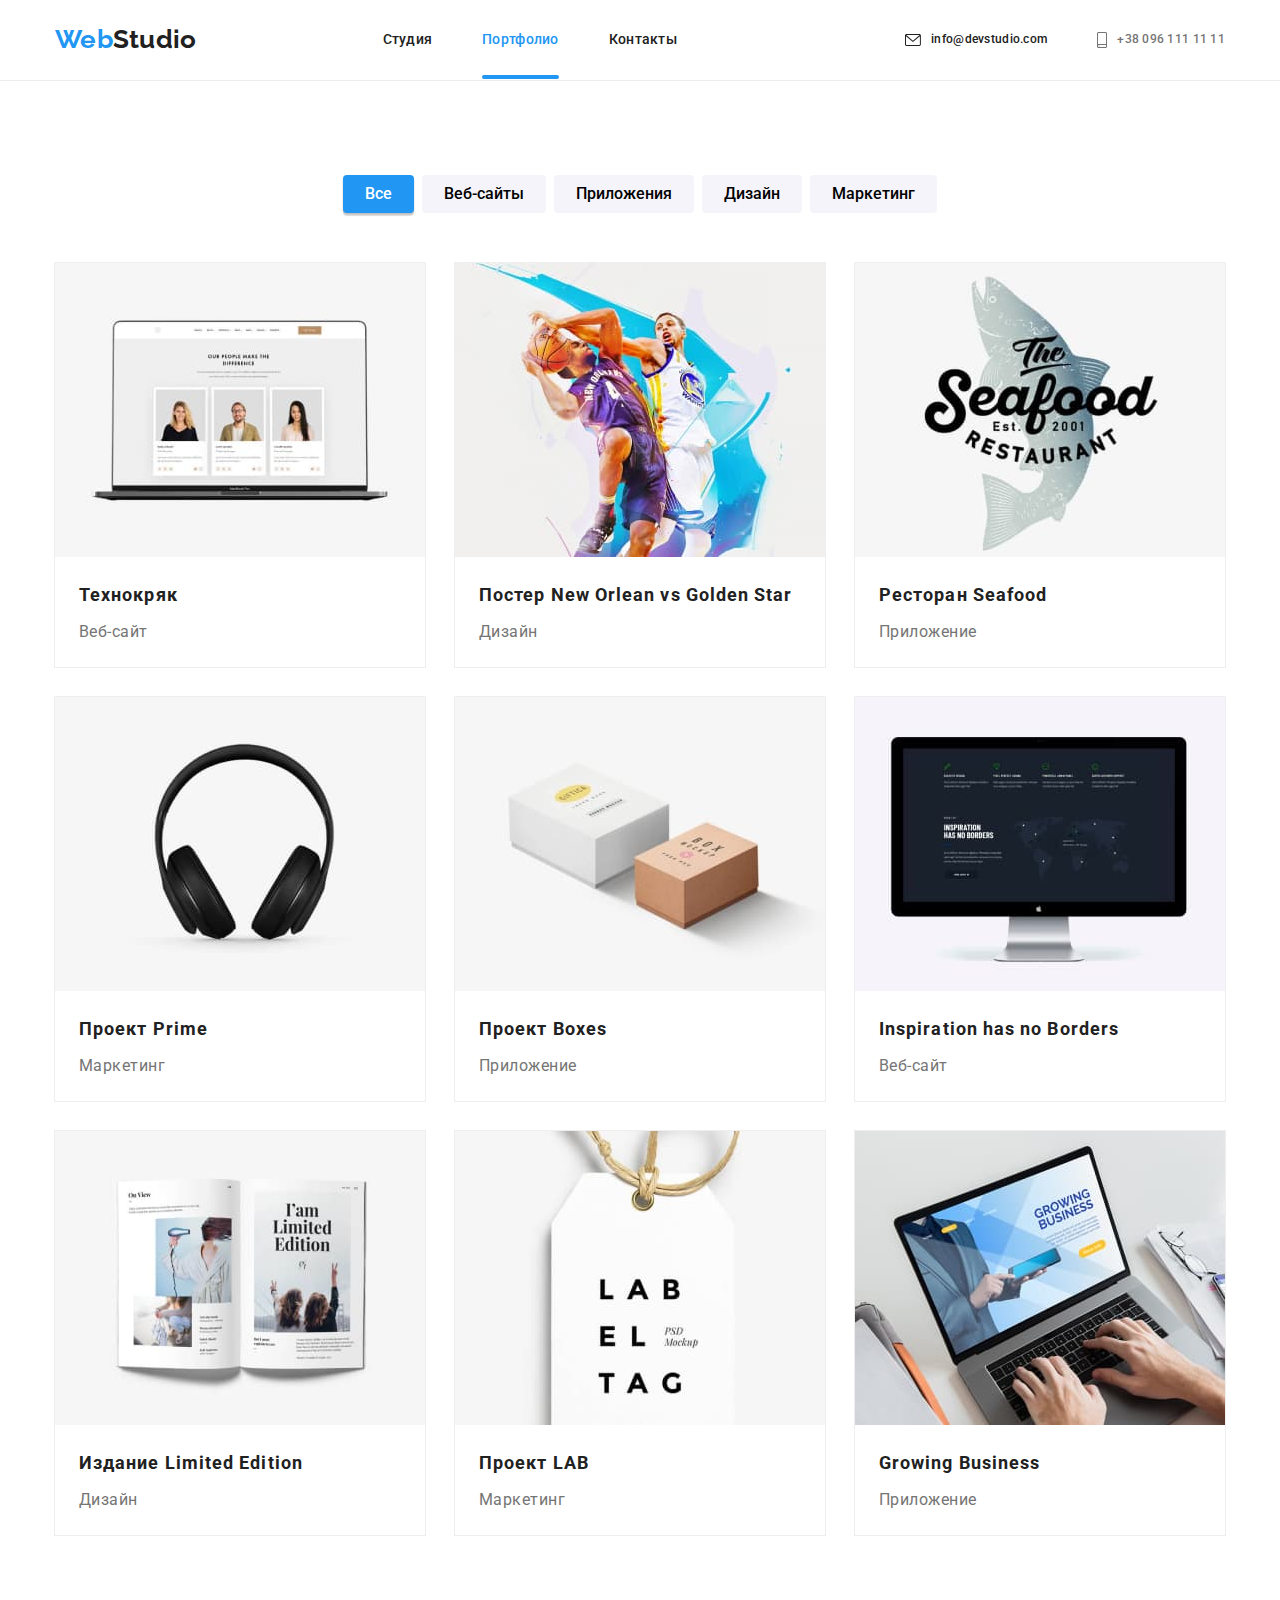
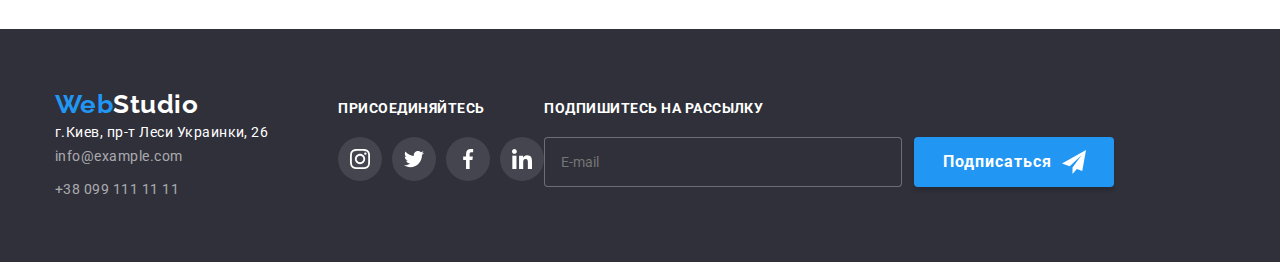
==== portfolio.html @ 21dc1bc6 "maby done" ====
<!DOCTYPE html>
<html lang="ru">
<head>
    <meta charset="UTF-8">
    <meta http-equiv="X-UA-Compatible" content="IE=edge">
    <meta name="viewport" content="width=device-width, initial-scale=1.0">
    <title>Portfolio</title>
    <link rel="preconnect" href="https://fonts.googleapis.com">
    <link rel="preconnect" href="https://fonts.gstatic.com" crossorigin>
    <link
        href="https://fonts.googleapis.com/css2?family=Raleway:wght@700&family=Roboto:wght@400;500;700;900&display=swap"
        rel="stylesheet">
    <link rel="stylesheet" href="https://cdnjs.cloudflare.com/ajax/libs/modern-normalize/1.0.0/modern-normalize.min.css" />
    <link rel="stylesheet" href="./CSS/main.min.css">
</head>
<body>
    <!--Шапка-->
    <header class="header">
        <div class="container">
            <div class="mini-header">
                <a lang="en" href="./index.html" class="logo header__logo">Web<span
                        class="header__logo--second-part">Studio</span></a>
                <button type="button" class="menu-open-btn button">
                    <svg class="menu-open-btn__icon" width="24" height="16">
                        <use href="./images/icons.svg#menu-open"></use>
                    </svg>
                </button>
            </div>
            <div class="header-menu is-hidden">
                <button type="button" class="menu-close-btn">
                    <svg class="menu-close-btn__icon" width="18.67" height="18.67">
                        <use href="./images/icons.svg#menu-close"></use>
                    </svg>
                </button>
                <nav class="menu">
                    <ul class="menu-nav list">
                        <li class="menu-nav__item">
                            <a href="./index.html" class="menu-nav__link ">Студия</a>
                        </li>
                        <li class="menu-nav__item">
                            <a href="" class="menu-nav__link menu-nav__link--current">Портфолио</a>
                        </li>
                        <li class="menu-nav__item">
                            <a href="" class="menu-nav__link">Контакты</a>
                        </li>
                    </ul>
                </nav>
                <div class="header-bottom-wrapper">
                    <ul class="header-contacts list">
                        <li class="header-contacts__item">
                            <a href="mailto:info@devstudio.com" class="contacts__link email">
                                <svg class="email__icon email__icon--desktop" width="14" height="10">
                                    <use href="./images/icons.svg#icon-envelope-hover"></use>
                                </svg>
                                info@devstudio.com</a>
                        </li>
    
                        </li>
                        <li class="header-contacts__item">
                            <a href="tel:+380961111111" class="contacts__link phone">
                                <svg class="phone__icon phone__icon--desktop" width="10" height="14">
                                    <use href="./images/icons.svg#icon-smartphone"></use>
                                </svg>
                                +38 096 111 11 11</a>
                        </li>
                    </ul>
                    <ul class="header-socials list">
                        <li class="header-socials__item">
                            <a href="" class="header-socials__link">Instagram</a>
                        </li>
                        <li class="header-socials__item">
                            <a href="" class="header-socials__link">Twitter</a>
                        </li>
                        <li class="header-socials__item">
                            <a href="" class="header-socials__link">Facebook</a>
                        </li>
                        <li class="header-socials__item">
                            <a href="" class="header-socials__link">LinkedIn</a>
                        </li>
                    </ul>
                </div>
            </div>
        </div>
    </header>
    <!--Maim content-->
    <main>
        <section class="portfolio">
            <div class="container">
            <h1 class="visually-hidden">Навигация портфолио</h1>
            <ul class="portfolio__nav list">
                <li class="portfolio__list-item">
                    <button type="button" class="portfolio__bt button portfolio__bt--current">Все</button>
                </li>
                <li class="portfolio__list-item">
                    <button type="button" class="portfolio__bt button">Веб-сайты</button>
                </li>
                <li class="portfolio__list-item">
                    <button type="button" class="portfolio__bt button">Приложения</button>
                </li>
                <li class="portfolio__list-item">
                    <button type="button" class="portfolio__bt button">Дизайн</button>
                </li>
                <li class="portfolio__list-item">
                    <button type="button" class="portfolio__bt button">Маркетинг</button>
                </li>
            </ul>
            <!--Проекты-->
            <ul class="portfolio__projects list projects">
                <li class="projects__item">
                    <a class="projects__link" href="">
                    <div class="projects__figure">
                        <picture>
                        <source 
                        srcset="./images/computer_desk1.jpg 1x, ./images/computer_desk1@2x.jpg 2x" media="(min-width: 1200px)"
                            type="image/jpeg" />
                        <source 
                        srcset="./images/computer_tab1.jpg 1x, ./images/computer_tab1@2x.jpg 2x" media="(min-width: 768px)"
                            type="image/jpeg" />
                        <source 
                        srcset="./images/computer_mob1.jpg 1x, ./images/computer_mob1@2x.jpg 2x" type="image/jpeg" />
                        <img src="./images/computer_mob1.jpg" alt="Технокряк" />
                        </picture>
                    <div class="projects__description-wrapper">
                        <p class="projects__description">
                            Ресурс предлагает комплексные предложения с разным уровнем функционала и
                            сервисов. Все это позволит посетителю получить исчерпывающие сведения о
                            компании или частном лице.
                        </p>
                    </div>
                    </div>
                    <div class="projects__caption">
                    <h2 class="projects__name">Технокряк</h2>
                    <p class="projects__text">Веб-сайт</p>
                    </div>
                    </a>
                </li>
                <li class="projects__item">
                    <a class="projects__link" href="">
                        <div class="projects__figure">
                    <picture>
                        <source srcset="./images/basket_desk2.jpg 1x, ./images/basket_desk2@2x.jpg 2x" media="(min-width: 1200px)"
                            type="image/jpeg" />
                        <source srcset="./images/basket_tab2.jpg 1x, ./images/basket_tab2@2x.jpg 2x" media="(min-width: 768px)"
                            type="image/jpeg" />
                        <source srcset="./images/basket_mob2.jpg 1x, ./images/basket_mob2@2x.jpg 2x" type="image/jpeg" />
                        <img src="./images/basket_mob2.jpg" alt="Постер New Orlean vs Golden Star" />
                    </picture>
                    <div class="projects__description-wrapper">
                        <p class="projects__description">
                            Ресурс предлагает комплексные предложения с разным уровнем функционала и
                            сервисов. Все это позволит посетителю получить исчерпывающие сведения о
                            компании или частном лице.
                        </p>
                    </div>
                    </div>
                    <div class="projects__caption">
                    <h2 class="projects__name">Постер <span lang="en">New Orlean vs Golden Star</span></h2>
                    <p class="projects__text">Дизайн</p>
                    </div>
                    </a>
                </li>
                <li class="projects__item">
                    <a class="projects__link" href="">
                        <div class="projects__figure">
                    <picture>
                        <source srcset="./images/seafood_desk3.jpg 1x, ./images/seafood_desk3@2x.jpg 2x" media="(min-width: 1200px)"
                            type="image/jpeg" />
                        <source srcset="./images/seafood_tab3.jpg 1x, ./images/seafood_tab3@2x.jpg 2x" media="(min-width: 768px)"
                            type="image/jpeg" />
                        <source srcset="./images/seafood_mob3.jpg 1x, ./images/seafood_mob3@2x.jpg 2x" type="image/jpeg" />
                        <img src="./images/seafood_mob3.jpg" alt="Ресторан Seafood" />
                    </picture>
                    <div class="projects__description-wrapper">
                        <p class="projects__description">
                            Ресурс предлагает комплексные предложения с разным уровнем функционала и
                            сервисов. Все это позволит посетителю получить исчерпывающие сведения о
                            компании или частном лице.
                        </p>
                    </div>
                    </div>
                    <div class="projects__caption">
                    <h2 class="projects__name">Ресторан <span lang="en">Seafood</span></h2>
                    <p  class="projects__text">Приложение</p>
                    </div>
                    </a>
                </li>
                <li class="projects__item">
                    <a class="projects__link" href="">
                        <div class="projects__figure">
                    <picture>
                        <source srcset="./images/headphones_desk4.jpg 1x, ./images/headphones_desk4@2x.jpg 2x" media="(min-width: 1200px)"
                            type="image/jpeg" />
                        <source srcset="./images/headphones_tab4.jpg 1x, ./images/headphones_tab4@2x.jpg 2x" media="(min-width: 768px)"
                            type="image/jpeg" />
                        <source srcset="./images/headphones_mob4.jpg 1x, ./images/headphones_mob4@2x.jpg 2x" type="image/jpeg" />
                        <img src="./images/headphones_mob4.jpg" alt="Проект Prime" />
                    </picture>
                    <div class="projects__description-wrapper">
                        <p class="projects__description">
                            Ресурс предлагает комплексные предложения с разным уровнем функционала и
                            сервисов. Все это позволит посетителю получить исчерпывающие сведения о
                            компании или частном лице.
                        </p>
                    </div>
                    </div>
                    <div class="projects__caption">
                    <h2 class="projects__name">Проект <span lang="en">Prime</span></h2>
                    <p class="projects__text">Маркетинг</p>
                    </div>
                    </a>
                </li>
                <li class="projects__item">
                    <a class="projects__link" href="">
                        <div class="projects__figure">
                    <picture>
                        <source srcset="./images/boxes_desk5.jpg 1x, ./images/boxes_desk5@2x.jpg 2x" media="(min-width: 1200px)"
                            type="image/jpeg" />
                        <source srcset="./images/boxes_tab5.jpg 1x, ./images/boxes_tab5@2x.jpg 2x" media="(min-width: 768px)"
                            type="image/jpeg" />
                        <source srcset="./images/boxes_mob5.jpg 1x, ./images/boxes_mob5@2x.jpg 2x" type="image/jpeg" />
                        <img src="./images/boxes_mob5.jpg" alt="Проект Boxes" />
                    </picture>
                    <div class="projects__description-wrapper">
                        <p class="projects__description">
                            Ресурс предлагает комплексные предложения с разным уровнем функционала и
                            сервисов. Все это позволит посетителю получить исчерпывающие сведения о
                            компании или частном лице.
                        </p>
                    </div>
                    </div>
                    <div class="projects__caption">
                    <h2 class="projects__name">Проект <span lang="en">Boxes</span></h2>
                    <p class="projects__text">Приложение</p>
                    </div>
                    </a>
                </li>
                <li class="projects__item">
                    <a class="projects__link" href="">
                        <div class="projects__figure">
                    <picture>
                        <source srcset="./images/borders_desk6.jpg 1x, ./images/borders_desk6@2x.jpg 2x" media="(min-width: 1200px)"
                            type="image/jpeg" />
                        <source srcset="./images/borders_tab6.jpg 1x, ./images/borders_tab6@2x.jpg 2x" media="(min-width: 768px)"
                            type="image/jpeg" />
                        <source srcset="./images/borders_mob6.jpg 1x, ./images/borders_mob6@2x.jpg 2x" type="image/jpeg" />
                        <img src="./images/borders_mob6.jpg" alt="Inspiration has no Borders" />
                    </picture>
                    <div class="projects__description-wrapper">
                        <p class="projects__description">
                            Ресурс предлагает комплексные предложения с разным уровнем функционала и
                            сервисов. Все это позволит посетителю получить исчерпывающие сведения о
                            компании или частном лице.
                        </p>
                    </div>
                    </div>
                    <div class="projects__caption">
                    <h2 lang="en" class="projects__name">Inspiration has no Borders</h2>
                    <p class="projects__text">Веб-сайт</p>
                    </div>
                    </a>
                </li>
                <li class="projects__item">
                    <a class="projects__link" href="">
                        <div class="projects__figure">
                    <picture>
                        <source srcset="./images/magazine_desk7.jpg 1x, ./images/magazine_desk7@2x.jpg 2x" media="(min-width: 1200px)"
                            type="image/jpeg" />
                        <source srcset="./images/magazine_tab7.jpg 1x, ./images/magazine_tab7@2x.jpg 2x" media="(min-width: 768px)"
                            type="image/jpeg" />
                        <source srcset="./images/magazine_mob7.jpg 1x, ./images/magazine_mob7@2x.jpg 2x" type="image/jpeg" />
                        <img src="./images/magazine_mob7.jpg" alt="Издание Limited Edition" />
                    </picture>
                    <div class="projects__description-wrapper">
                        <p class="projects__description">
                            Ресурс предлагает комплексные предложения с разным уровнем функционала и
                            сервисов. Все это позволит посетителю получить исчерпывающие сведения о
                            компании или частном лице.
                        </p>
                    </div>
                    </div>
                    <div class="projects__caption">
                    <h2 class="projects__name">Издание <span lang="en">Limited Edition</span></h2>
                    <p class="projects__text">Дизайн</p>
                    </div>
                    </a>
                </li>
                <li class="projects__item">
                    <a class="projects__link" href="">
                        <div class="projects__figure">
                    <picture>
                        <source srcset="./images/lab_desk8.jpg 1x, ./images/lab_desk8@2x.jpg 2x" media="(min-width: 1200px)"
                            type="image/jpeg" />
                        <source srcset="./images/lab_tab8@.jpg 1x, ./images/lab_tab8@2x.jpg 2x" media="(min-width: 768px)"
                            type="image/jpeg" />
                        <source srcset="./images/lab_mob8.jpg 1x, ./images/lab_mob8@2x.jpg 2x" type="image/jpeg" />
                        <img src="./images/lab_mob8.jpg" alt="Проект LAB" />
                    </picture>
                    <div class="projects__description-wrapper">
                        <p class="projects__description">
                            Ресурс предлагает комплексные предложения с разным уровнем функционала и
                            сервисов. Все это позволит посетителю получить исчерпывающие сведения о
                            компании или частном лице.
                        </p>
                    </div>
                    </div>
                    <div class="projects__caption">
                    <h2 class="projects__name">Проект <span lang="en">LAB</span></h2>
                    <p class="projects__text">Маркетинг</p>
                    </div>
                    </a>
                </li>
                <li class="projects__item">
                    <a class="projects__link" href="">
                        <div class="projects__figure">
                    <picture>
                        <source srcset="./images/business_desk9.jpg 1x, ./images/business_desk9@2x.jpg 2x" media="(min-width: 1200px)"
                            type="image/jpeg" />
                        <source srcset="./images/business_tab9.jpg 1x, ./images/business_tab9@2x.jpg 2x" media="(min-width: 768px)"
                            type="image/jpeg" />
                        <source srcset="./images/business_mob9.jpg 1x, ./images/business_mob9@2x.jpg 2x" type="image/jpeg" />
                        <img src="./images/business_mob9.jpg" alt="Growing Business" />
                    </picture>
                    <div class="projects__description-wrapper">
                        <p class="projects__description">
                            Ресурс предлагает комплексные предложения с разным уровнем функционала и
                            сервисов. Все это позволит посетителю получить исчерпывающие сведения о
                            компании или частном лице.
                        </p>
                    </div>
                    </div>
                    <div class="projects__caption">
                    <h2 lang="en" class="projects__name">Growing Business</h2>
                    <p class="projects__text">Приложение</p>
                    </div>
                    </a>
                </li>
            </ul>
            </div>
        </section>
    </main>
    <!--Подвал-->
            <footer class="footer">
                <div class="container">
                    <div class="address-join-wrapper">
                        <div class="address-wrapper">
                            <a class="logo footer__logo" href="./index.html">Web<span
                                    class="footer__logo--second-part">Studio</span></a>
                            <address class="address">
                                <p class="adress__location">г.Киев, пр-т Леси Украинки, 26</p>
                                <ul class="footer-contacts list">
                                    <li class="footer-contacts__item">
                                        <a class="footer-contacts__link" href="maialto:info@example.com">info@example.com</a>
                                    </li>
                                    <li class="footer-contacts__item">
                                        <a class="footer-contacts__link" href="tel:+380991111111">+38 099 111 11 11</a>
                                    </li>
                                </ul>
                            </address>
                        </div>
                        <div class="join">
                            <strong class="join__title">присоединяйтесь</strong>
                            <ul class="social list">
                                <li class="social__item">
                                    <a class="social__link" href="">
                                        <svg class="social__icon" width="20px" height="20px">
                                            <use href="./images/icons.svg#icon-instagram_footer"></use>
                                        </svg>
                                    </a>
                                </li>
                                <li class="social__item">
                                    <a class="social__link" href="">
                                        <svg class="social__icon" width="20px" height="20px">
                                            <use href="./images/icons.svg#icon-twitter_footer"></use>
                                        </svg>
                                    </a>
                                </li>
                                <li class="social__item">
                                    <a class="social__link" href="">
                                        <svg class="social__icon" width="20px" height="20px">
                                            <use href="./images/icons.svg#icon-facebook_footer"></use>
                                        </svg>
                                    </a>
                                </li>
                                <li class="social__item">
                                    <a class="social__link" href="">
                                        <svg class="social__icon" width="20px" height="20px">
                                            <use href="./images/icons.svg#icon-linkedin_footer"></use>
                                        </svg>
                                    </a>
                                </li>
                            </ul>
                        </div>
                        <div class="subscribe">
                            <strong class="subscribe__title">Подпишитесь на рассылку</strong>
                            <form class="subscribe__form">
                                <label class="subscribe__label">
                                    <input type="email" name="email" placeholder="E-mail" class="subscribe__input" />
                                </label>
                                <button class="subscribe__button button" type="submit">
                                    Подписаться
                                    <svg class="subscribe__icon" width="24" height="24">
                                        <use href="./images/icons.svg#icon-icon-send"></use>
                                    </svg>
                                </button>
                            </form>
                        </div>
                    </div>
            </footer>
    </body> 
    </html>
---- CSS/main.min.css ----
:root{--primary-text-color--: #212121;--primary-bg-color--: #FFFFFF;--hero-overlay-color: rgba(47, 48, 58, 0.4);--info-foot-color--: rgba(255, 255, 255, 0.6);--accent-text-color--: #2196F3;--secondary-text-color--: #757575;--third-text-color--: #FFFFFF;--logo-text-color--: #2196F3;--second-bg-color--: #F5F4FA;--third-bg-color--: #2F303A;--header-border-color--: #ececec;--page-nav-shadow-set--: 0px 3px 1px rgba(0, 0, 0, 0.1), 0px 1px 2px rgba(0, 0, 0, 0.08), 0px 2px 2px rgba(0, 0, 0, 0.12);--projects-border-color--: #eeeeee;--portfolio-shadow-set--: 0px 1px 1px rgba(0, 0, 0, 0.12), 0px 4px 4px rgba(0, 0, 0, 0.06), 1px 4px 6px rgba(0, 0, 0, 0.16);--team-shadow-set--: 0px 1px 3px rgba(0, 0, 0, 0.12), 0px 1px 1px rgba(0, 0, 0, 0.14), 0px 2px 1px rgba(0, 0, 0, 0.2);--footer-background-color--: #2f303a;--footer-text-color--: #ffffff;--footer-contacts-color--: rgba(255, 255, 255, 0.6);--footer-link-color--: rgba(255, 255, 255, 0.1);--nav-button-backgroud-color--: #f5f4fa;--svg-links-color--: #afb1b8;--primary-transition-time--: 250ms;--primary-cubic-function--: cubic-bezier(0.4, 0, 0.2, 1);--modal-background-color--: rgba(0, 0, 0, 0.2);--close-button-border-set--: 1px solid rgba(0, 0, 0, 0.1);--projects-overlay-color--: rgba(33, 150, 243, 0.9);--galery-overlay-color--: rgba(47, 48, 58, 0.8);--primary-box-shadow--: 0px 4px 4px rgba(0, 0, 0, 0.15);--footer-mail-border--: 1px solid rgba(255, 255, 255, 0.3);--footer-mail-filter--: (0px 4px 4px rgba(0, 0, 0, 0.15));--modal-border-color--: rgba(33, 33, 33, 0.2);--modal-placeholder-color--: rgba(117, 117, 117, 0.5);--button-hover-color--: #188ce8}h1,h2,h3,p{margin:0}ul{margin:0px;padding-left:0px;list-style:none}a{text-decoration:none;color:currentColor}body{font-family:"Roboto",sans-serif;background:var(--primary-bg-color--);color:var(--primary-text-color--);letter-spacing:.03em}.list{list-style:none;padding:0;margin:0}.flex-list{display:flex}img{display:block;height:auto;width:100%}.logo{font-family:"Raleway",sans-serif;font-weight:700;font-size:24px;line-height:1.17;color:var(--accent-text-color--)}@media screen and (min-width: 1200px){.logo{font-size:26px;line-height:1.19}}.link{display:block;text-decoration:none}.container{padding:0 15px;margin:0 auto}@media screen and (min-width: 480px){.container{max-width:480px}}@media screen and (min-width: 768px){.container{max-width:768px}}@media screen and (min-width: 1200px){.container{max-width:1200px}}.visually-hidden{position:absolute;white-space:nowrap;width:1px;height:1px;overflow:hidden;border:0;padding:0;clip:rect(0 0 0 0);clip-path:inset(50%);margin:-1px}.is-hidden{opacity:0;transition:opacity var(--primary-transition-time--) var(--primary-cubic-function--);visibility:hidden;pointer-events:none}.backdrop{transition:transform;transition-duration:1000ms;transition-timing-function:cubic-bezier(0.4, 0, 0.2, 1);position:fixed;top:0;left:0;width:100%;height:100%;background-color:rgba(0,0,0,.2)}.header{border-bottom:1px solid var(--header-border-color--)}.header .container{font-weight:500;letter-spacing:.02em}.mini-header{display:flex;justify-content:space-between;align-items:center}.header__logo{display:inline-block;padding:16px 0}.header__logo--second-part{color:var(--primary-text-color--)}.menu-open-btn{display:flex;justify-content:center;align-items:center;width:40px;height:40px;border:none;background:rgba(0,0,0,0)}.menu-close-btn{position:absolute;top:10px;right:15px;display:flex;justify-content:center;align-items:center;height:40px;width:40px;background:rgba(0,0,0,0);border:none}.menu-open-btn:hover,.menu-close-btn:hover,.menu-open-btn:focus,.menu-close-btn:focus{color:var(--accent-text-color--)}.menu-close-btn__icon,.menu-open-btn__icon{fill:currentColor;transition:fill var(--primary-transition-time--) var(--primary-cubic-function--)}.header-menu{display:flex;flex-direction:column;justify-content:space-between;position:fixed;top:0;left:0;z-index:1;width:100%;height:100%;background-color:var(--primary-bg-color--);padding:48px 25px;overflow-y:scroll;visibility:visible;opacity:1;transform:translateY(0);transition:transform var(--primary-transition-time--) var(--primary-cubic-function--)}.header-menu.is-hidden{visibility:hidden;transform:translateY(-101%);transition:transform var(--primary-transition-time--) var(--primary-cubic-function--),visibility var(--primary-transition-time--) var(--primary-cubic-function--)}.header .logo{display:block;padding:24px 0 25px 0;margin-right:93px}.menu-nav__link{font-size:40px;line-height:1.18;color:var(--primary-text-color--)}.menu-nav__link:hover,.menu-nav__link:focus{color:var(--accent-text-color--)}.menu-nav__item:not(:last-child){margin-bottom:32px}.menu-nav__link--current{color:var(--accent-text-color--)}.header-contacts{display:flex;flex-direction:column-reverse;margin-bottom:60px}.header-contacts__item:last-child{margin-bottom:32px}.contacts__link{display:flex;align-items:center;color:var(--secondary-text-color);transition:color var(--primary-transition-time--) var(--primary-cubic-function--)}.contacts__link:hover,.contacts__link:focus{color:var(--accent-text-color--)}.contacts__link.phone{color:var(--accent-text-color--);font-size:24px;line-height:1.18}.email__icon,.phone__icon{display:none}.header-socials{display:flex;flex-wrap:wrap}.header-socials__link{color:var(--accent-text-color--);font-size:18px;line-height:1.22;padding:10px 0;display:inline}.header-socials__item:not(:first-child){margin-left:10px}.header-socials__item:not(:last-child):after{content:"";border-left:1px solid var(--secondary-text-color--);margin-left:10px;color:var(--secondary-text-color--)}@media screen and (min-width: 480px){.contacts__link.phone{font-size:34px;line-height:1.18}}@media screen and (min-width: 768px){.header .container{display:flex;align-items:center;font-size:14px;line-height:1.14}.header__logo{padding:24px 0}.header-menu{position:static;display:flex;flex-direction:row;align-items:center;width:100%;max-width:100%;overflow-y:hidden;height:100%;background-color:var(--primary-bg-color);padding:0}.header-menu.is-hidden{opacity:1;visibility:visible;transform:translateY(0);pointer-events:all}.menu-open-btn{display:none}.menu-close-btn{display:none}.header nav{margin-left:auto;margin-right:auto}.menu-nav{display:flex}.menu-nav__item:not(:last-child){margin-right:50px;margin-bottom:0}.menu-nav__link{padding:32px 0;font-weight:500;font-size:14px;line-height:1.14;font-size:inherit;line-height:inherit;position:relative;transition:color var(--primary-transition-time--) var(--primary-cubic-function--)}.menu-nav__link--current::after{content:"";display:block;position:absolute;left:0;bottom:0;width:100%;height:4px;background-color:var(--accent-text-color--);border-radius:2px}.header-contacts{font-size:12px;flex-direction:column;margin-bottom:0;margin-top:0}.header-contacts__item:first-child{margin-bottom:10px}.header-contacts__item:last-child{margin-bottom:0}.contacts__link.email{padding-top:20px}.contacts__link.phone{padding-bottom:20px;color:var(--secondary-text-color--);font-size:inherit;line-height:inherit}.contacts__link.phone:hover,.contacts__link.phone:focus{color:var(--accent-text-color--)}.email__icon--desktop{display:block;margin-right:10px;width:14px;height:10px;fill:currentColor}.phone__icon--desktop{display:block;margin-right:10px;width:10px;height:14px;fill:currentColor}.header-socials{display:none}}@media screen and (min-width: 1200px){.mini-header{margin-right:93px}.menu-open-btn{display:none}.header nav{margin-left:0}.header-contacts{flex-direction:row;align-items:center;margin-left:auto;margin-bottom:0}.header-contacts__item:first-of-type{margin-right:50px}.header-contacts__item:first-child{margin-bottom:0}.contacts__link.email,.contacts__link.phone{padding-top:32px;padding-bottom:32px}.contacts__link.phone{font-size:inherit;line-height:inherit;margin-bottom:0}.email__icon--desktop{width:16px;height:12px}.phone__icon--desktop{width:10px;height:16px}}.footer{text-align:center;padding:60px 0;background-color:var(--third-bg-color--);font-weight:400;font-size:14px;line-height:1.71;color:var(--primary-bg-color--)}.address-wrapper{margin-bottom:60px}.footer__logo{margin-bottom:20px}.footer__logo--second-part{color:var(--footer-text-color--)}.address-join-wrapper{margin-bottom:60px}.address{display:block;font-style:normal}.address__location{margin-bottom:9px;color:var(--footer-text-color--)}.footer-contacts__item:first-of-type{margin-bottom:9px}.footer-contacts__link{color:var(--footer-contacts-color--);transition:color var(--primary-transition-time--) var(--primary-cubic-function--)}.footer-contacts__link:hover,.footer-contacts__link:focus{color:var(--accent-text-color--);transition:color var(--primary-transition-time--) var(--primary-cubic-function--)}.join__title{display:block;margin-bottom:20px;color:var(--footer-text-color--);font-size:14px;line-height:1.14;text-transform:uppercase}.social{display:flex;justify-content:center}.social__item:not(:last-child){margin-right:10px}.social__link{display:flex;width:44px;height:44px;justify-content:center;align-items:center;border-radius:50%;border-radius:50%;color:var(--primary-bg-color--);background-color:var(--footer-link-color--);transition:background-color var(--primary-transition-time--) var(--primary-cubic-function--)}.social__link:hover,.social__link:focus{background-color:var(--accent-text-color--)}.social__icon{fill:currentColor}.subscribe__title{display:block;font-size:14px;line-height:1.14;font-weight:700;text-transform:uppercase;margin-bottom:20px}.subscribe__input{color:var(--primary-bg-color--);width:100%;height:50px;padding:15px 16px;border-radius:4px;margin-bottom:20px;border:var(--footer-mail-border--);filter:drop-shadow(var(--footer-mail-filter--));background-color:var(--footer-background-color--)}.subscribe__button{margin:0 auto;display:flex;align-items:center;justify-content:center;width:200px;height:50px;border:none;border-radius:4px;font-weight:700;font-size:16px;line-height:1.67;letter-spacing:.06em;color:var(--primary-bg-color--);background-color:var(--accent-text-color--);box-shadow:var(--primary-box-shadow--)}.subscribe__icon{margin-left:10px}@media screen and (min-width: 768px){.address-join-wrapper{display:flex;justify-content:space-around;margin-bottom:60px}.address-wrapper{margin-bottom:0}.join{margin-bottom:0}.subscribe__input{width:450px}}@media screen and (min-width: 1200px){.footer{text-align:left}.footer .container{display:flex;align-items:baseline}.address-join-wrapper{margin-right:auto;margin-bottom:0;align-items:baseline}.address-wrapper{margin-right:70px}.join{margin-right:auto;margin-bottom:0}.subscribe__form{display:flex;align-items:flex-end}.subscribe__label{margin-right:12px}.subscribe__input{width:358px;margin-bottom:0}.subscribe__button{margin:0}}.hero{padding:118px 0;text-align:center;background-color:var(--third-bg-color--);letter-spacing:.06em;margin-left:auto;margin-right:auto}.hero__title{font-size:18px;line-height:1.62;margin:0 auto 30px auto;font-weight:900;text-transform:uppercase;color:var(--third-text-color--)}.hero__button{padding:10px 32px;border:none;border-radius:4px;font-family:inherit;font-weight:700;font-size:16px;line-height:1.88;color:var(--third-text-color--);background-color:var(--accent-text-color--);transition:background-color var(--primary-transition-time--) var(--primary-cubic-function--);cursor:pointer}.hero__button:hover,.hero__button:focus{background-color:var(--button-hover-color--)}.overlay{width:100%;height:400px;max-width:1600px;background-image:linear-gradient(to top, var(--hero-overlay-color--), var(--hero-overlay-color--)),url(/images/bg_mob.jpg);background-repeat:no-repeat;background-size:cover;background-position:center}@media(min-device-pixel-ratio: 2),(-webkit-min-device-pixel-ratio: 2),(min-resolution: 192dpi),(min-resolution: 2dppx){.overlay{background-image:linear-gradient(to top, var(--hero-overlay-color--), var(--hero-overlay-color--)),url(/images/bg_mob@2x.jpg)}}@media screen and (min-width: 480px){.hero__title{font-size:26px}}@media screen and (min-width: 768px){.overlay{background-image:linear-gradient(to top, var(--hero-overlay-color), var(--hero-overlay-color)),url(/images/bg_tabl.jpg)}}@media screen and (min-width: 768px)and (min-device-pixel-ratio: 2),screen and (min-width: 768px)and (-webkit-min-device-pixel-ratio: 2),screen and (min-width: 768px)and (min-resolution: 192dpi),screen and (min-width: 768px)and (min-resolution: 2dppx){.overlay{background-image:linear-gradient(to top, var(--hero-overlay-color), var(--hero-overlay-color)),url(/images/bg_tabl@2x.jpg)}}@media screen and (min-width: 1200px){.hero{padding:200px 0}.overlay{height:600px}.hero__title{font-size:44px;line-height:1.36}.overlay{background-image:linear-gradient(to top, var(--hero-overlay-color), var(--hero-overlay-color)),url(/images/bg_desktop.jpg)}}@media screen and (min-width: 1200px)and (min-device-pixel-ratio: 2),screen and (min-width: 1200px)and (-webkit-min-device-pixel-ratio: 2),screen and (min-width: 1200px)and (min-resolution: 192dpi),screen and (min-width: 1200px)and (min-resolution: 2dppx){.overlay{background-image:linear-gradient(to top, var(--hero-overlay-color), var(--hero-overlay-color)),url(/images/bg_desktop@2x.jpg)}}.company{padding:60px 0}.company__list{display:flex;flex-wrap:wrap;gap:30px}.company__icon-wrap{display:flex;height:120px;justify-content:center;align-items:center;background-color:var(--nav-button-backgroud-color--);border-radius:4px;margin-bottom:30px}.company__title{text-align:center;font-size:14px;line-height:1.14;margin-bottom:10px;text-transform:uppercase}.company__description{font-size:14px;line-height:1.71;color:var(--secondary-text-color--)}@media screen and (min-width: 768px){.company__title{text-align:left}.company__item{flex-basis:calc((100% - 30px)/2)}}@media screen and (min-width: 1200px){.company{padding:94px 0}.company__item{flex-basis:calc((100% - 90px)/4)}}.team{padding:60px 0;background-color:var(--second-bg-color--)}.team__list{display:flex;flex-wrap:wrap;gap:30px}.team__title{margin-bottom:30px;font-size:28px;line-height:1.18;text-align:center}.team__item{flex-basis:100%;padding-bottom:30px;border-radius:0px 0px 4px 4px;background-color:var(--primary-bg-color--);box-shadow:var(--team-shadow-set--)}.team__photo{margin-bottom:30px}.team__name{margin-bottom:10px;font-weight:500;font-size:16px;line-height:1.19;text-align:center}.team__position{margin-bottom:16px;font-size:16px;line-height:1.19;text-align:center;color:var(--secondary-text-color--)}.team__soc-list{display:flex;justify-content:center}.team__soc-item:not(:last-child){margin-right:10px}.team__soc-link{display:flex;width:44px;height:44px;justify-content:center;align-items:center;border-radius:50%;border-radius:50%;color:var(--svg-links-color--);transition:color var(--primary-transition-time--) var(--primary-cubic-function--),background-color var(--primary-transition-time--) var(--primary-cubic-function--);outline:rgba(0,0,0,0)}.team__soc-link:hover,.team__soc-link:focus{color:var(--primary-bg-color--);background-color:var(--accent-text-color--)}.team__soc-icon{fill:currentColor}@media screen and (min-width: 768px){.team__item{flex-basis:calc((100% - 30px)/2)}}@media screen and (min-width: 1200px){.team{padding:94px 0}.team__item{flex-basis:calc((100% - 90px)/4)}.team__title{margin-bottom:50px;font-size:36px;line-height:1.67}}.works{display:none;padding-bottom:94px}.works__title{margin-bottom:50px;font-size:36px;line-height:1.67;text-align:center}.works__list{display:flex;gap:30px}.works__item{position:relative}.works__image{max-width:100%}.works__description{display:flex;justify-content:center;align-items:center;height:70px;width:100%;position:absolute;bottom:0;font-weight:700;font-size:14px;line-height:1.14;text-transform:uppercase;color:var(--primary-bg-color--);background-color:var(--galery-overlay-color--)}@media screen and (min-width: 1200px){.works{display:flex}}.clients{padding:94px 0}.clients__title{font-size:36px;line-height:1.67;text-align:center;margin-bottom:50px}.clients__list{display:flex;flex-wrap:wrap;gap:30px}.clients__item{flex-basis:calc((100% - 30px)/2);height:92px}.clients__link{display:flex;width:100%;height:100%;justify-content:center;align-items:center;outline:rgba(0,0,0,0);border:1px solid var(--svg-links-color--);border-radius:4px;color:var(--svg-links-color--);transition:color var(--primary-transition-time--) var(--primary-cubic-function--),border-color var(--primary-transition-time--) var(--primary-cubic-function--)}.clients__link:hover,.clients__link:focus{border-color:var(--accent-text-color--);color:var(--accent-text-color--)}.clients__icon{fill:currentColor}@media screen and (min-width: 768px){.clients__item{flex-basis:calc((100% - 60px)/3)}}@media screen and (min-width: 1200px){.clients__item{flex-basis:calc((100% - 150px)/6)}}.is-hidden .modal{transform:translate(-50%, -50%) scale(0)}.modal{overflow-y:scroll;position:fixed;left:50%;top:50%;width:calc(100% - 30px);height:85%;max-height:609px;opacity:1;visibility:visible;padding:40px;background-color:var(--primary-bg-color--);transform:translate(-50%, -50%) scale(1);transition:transform var(--primary-transition-time--) var(--primary-cubic-function--)}.modal__close{position:absolute;right:8px;top:8px;display:flex;justify-content:center;align-items:center;width:30px;height:30px;border:var(--close-button-border-set--);border-radius:50%;outline:rgba(0,0,0,0);background-color:var(--primary-bg-color--);transition:color var(--primary-transition-time--) var(--primary-cubic-function--),border-color var(--primary-transition-time--) var(--primary-cubic-function--)}.modal__close:hover,.modal__close:focus{color:var(--accent-text-color--);border-color:var(--accent-text-color--)}.modal__close-icon{fill:currentColor}.modal__title{font-weight:700;font-size:15px;line-height:1.5;text-align:center;color:var(--primary-text-color--)}.form{display:flex;flex-direction:column;color:var(--primary-text-color--);margin-top:12px}.form__label{cursor:pointer;display:flex;flex-direction:column;font-weight:400;font-size:12px;line-height:1.17;letter-spacing:.01em;color:var(--secondary-text-color--)}.form__label:not(:last-child){margin-top:10px}.form__label:hover .form__input,.form__label:hover .form__comment{border-color:var(--accent-text-color--)}.form__label:hover .form__input-icon{fill:var(--accent-text-color--)}.form__input-wrapper{display:inline-block;position:relative;color:var(--primary-text-color--);margin-top:4px}.form__input{width:100%;height:40px;padding:12px 42px;border-radius:4px;border:1px solid var(--modal-border-color--);cursor:pointer;transition:border-color var(--primary-transition-time--) var(--primary-cubic-function--);outline:rgba(0,0,0,0)}.form__input-icon{position:absolute;top:11px;left:12px;fill:currentColor;transition:fill var(--primary-transition-time--) var(--primary-cubic-function--)}.form__comment{width:100%;padding:12px 16px;border:1px solid var(--modal-border-color--);border-radius:4px;resize:none;margin-top:4px;outline:rgba(0,0,0,0)}.form__comment::placeholder{font-weight:400;font-size:14px;line-height:1.14;letter-spacing:.01em;color:var(--modal-placeholder-color--)}.form__comment:focus{border-color:var(---accent-text-color--)}.agreement{position:relative;display:flex;justify-content:center;align-items:center;margin-top:20px;font-size:12px;line-height:1.17}.chek-text{font-size:14px;line-height:1.71;letter-spacing:.03em;color:#757575;display:flex;align-items:center}.agreement__link{display:inline;text-decoration:underline;color:var(--accent-text-color--);outline-color:rgba(0,0,0,0);transition:outline-color var(--primary-transition-time--) var(--primary-cubic-function--)}.agreement__link:focus{outline-color:var(--accent-text-color--)}.chek-text .chek-icon{width:15px;height:15px;margin-right:8px;border:2px solid #212121;display:flex;align-items:center;justify-content:center;border-radius:2px}.chek__input:checked+.chek-text .chek-icon{background-color:#2196f3;border:none}.chek__input:focus+.chek-text .chek-icon{border-color:var(--accent-text-color--)}.chek-icon{fill:rgba(0,0,0,0)}.chek__input:checked+.chek-text .chek-icon{fill:#fff}.modal__submit{align-self:center;width:200px;height:50px;border-radius:4px;box-shadow:var(--primary-box-shadow--);color:var(--primary-bg-color--);background-color:var(--button-hover-color--);padding:0;border:0;cursor:pointer;font-weight:700;font-size:16px;line-height:1.9;letter-spacing:.06em;margin-top:30px}@media screen and (min-width: 480px){.modal{width:450px}.modal__title{font-size:20px}}@media screen and (min-width: 1200px){.modal{overflow-y:hidden;width:528px;height:581px}.modal__title{line-height:1.15}.agreement{font-size:14px;line-height:1.71}}.portfolio{padding:60px 0}.portfolio__nav{display:flex;margin-bottom:40px;flex-wrap:wrap;gap:15px 8px}.portfolio__bt{padding:6px 22px;height:38px;border-radius:4px;font-family:inherit;font-weight:500;font-size:16px;line-height:1.63;background-color:var(--nav-button-backgroud-color--);text-align:center;border:none;cursor:pointer;transition:color var(--primary-transition-time--) var(--primary-cubic-function--),background-color var(--primary-transition-time--) var(--primary-cubic-function--),box-shadow var(--primary-transition-time--) var(--primary-cubic-function--)}.portfolio__bt:hover,.portfolio__bt:focus{box-shadow:var(--page-nav-shadow-set--);background-color:var(--accent-text-color--);color:var(--primary-bg-color--)}.portfolio__bt--current{box-shadow:var(--page-nav-shadow-set--);background-color:var(--accent-text-color--);color:var(--primary-bg-color--)}@media screen and (min-width: 768px){.portfolio__nav{justify-content:center}}@media screen and (min-width: 1200px){.portfolio{padding:94px 0}.portfolio__nav{margin-bottom:50px}}.projects{display:flex;flex-wrap:wrap;gap:30px}.projects__item{width:100%;outline:1px solid var(--projects-border-color--)}.projects__link{display:flex;flex-direction:column;height:100%;width:100%;transition:box-shadow var(--primary-transition-time--) var(--primary-cubic-function--)}.projects__link:hover,.projects__link:focus{box-shadow:var(--portfolio-shadow-set--)}.projects__link:hover .projects__description-wrapper,.projects__link:focus .projects__description-wrapper{transform:translateY(0)}.projects__figure{position:relative;overflow:hidden}.projects__description-wrapper{display:flex;justify-content:center;position:absolute;top:0;width:100%;height:100%;padding:15px;overflow-y:scroll;transform:translateY(101%);transition:transform var(--primary-transition-time--) var(--primary-cubic-function--);background-color:var(--projects-overlay-color--)}.projects__description{width:calc(100% - 48px);font-size:18px;line-height:1.56;color:var(--primary-bg-color--)}.projects__caption{flex-grow:1;padding:20px 24px}.projects__name{color:var(--primary-text-color--);font-size:18px;line-height:2;letter-spacing:.06em}.projects__text{margin-top:4px;font-size:16px;line-height:1.88;color:var(--secondary-text-color--);margin-top:4px;font-size:16px;line-height:1.88;color:var(--secondary-text-color--)}@media screen and (min-width: 480px){.projects__description-wrapper{align-items:center;padding:0 24px}}@media screen and (min-width: 768px){.projects__item{width:calc((100% - 30px)/2)}.projects__description-wrapper{overflow-y:hidden;padding:0}}@media screen and (min-width: 1200px){.projects__item{width:calc((100% - 60px)/3)}}/*# sourceMappingURL=main.min.css.map */
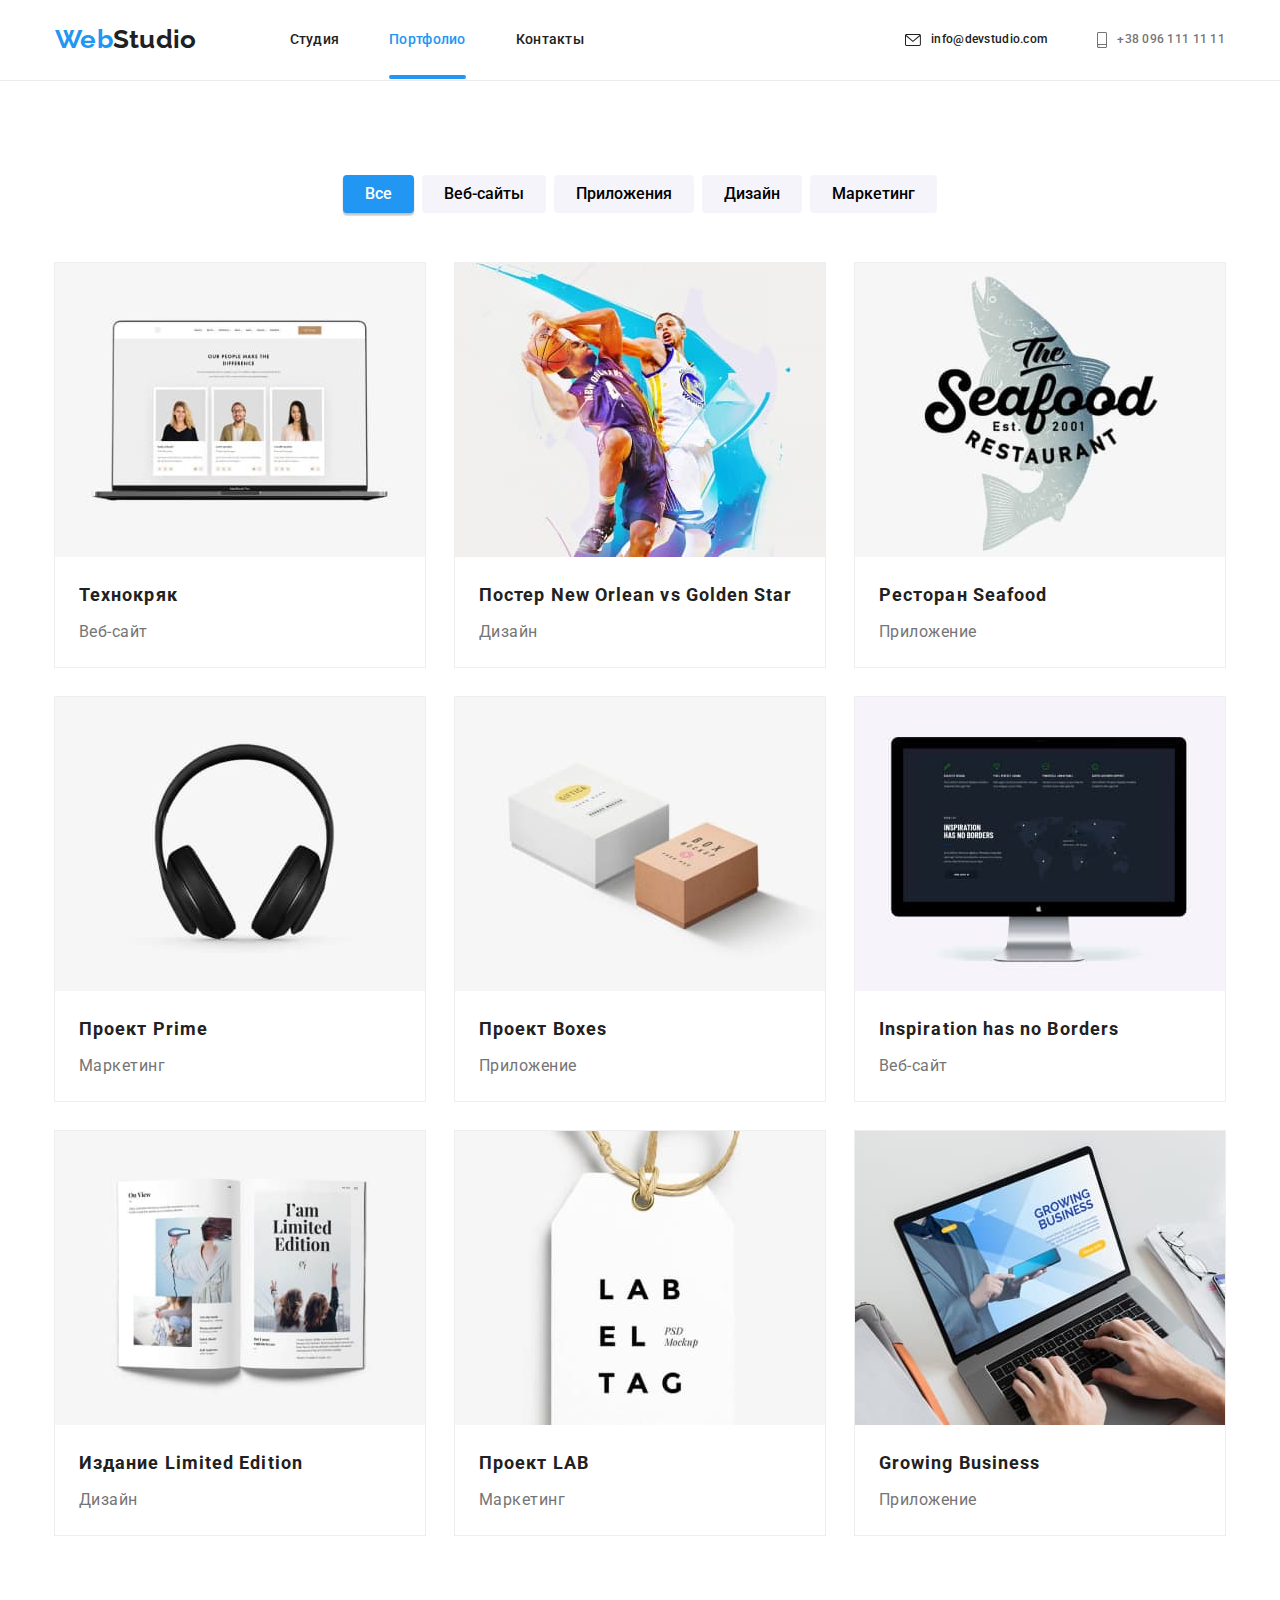
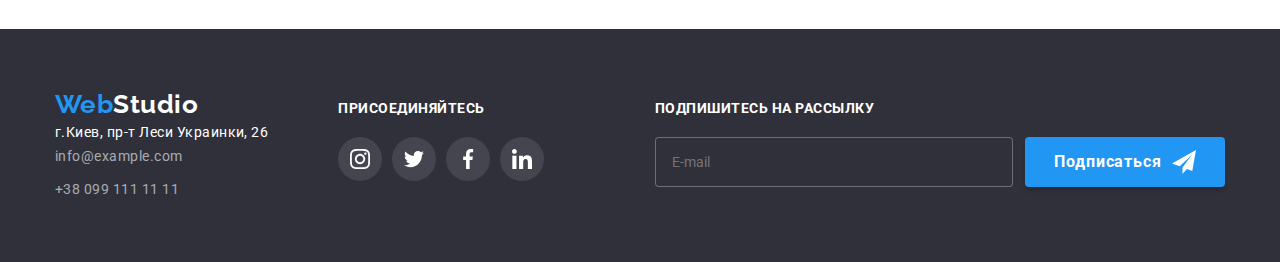
==== commit a397db8e: "change 1" ====
--- a/portfolio.html
+++ b/portfolio.html
@@ -390,6 +390,7 @@
                                 </li>
                             </ul>
                         </div>
+                        </div>
                         <div class="subscribe">
                             <strong class="subscribe__title">Подпишитесь на рассылку</strong>
                             <form class="subscribe__form">
@@ -403,7 +404,7 @@
                                     </svg>
                                 </button>
                             </form>
-                        </div>
+                        
                     </div>
             </footer>
     </body> 
--- a/CSS/main.min.css
+++ b/CSS/main.min.css
@@ -1 +1 @@
-:root{--primary-text-color--: #212121;--primary-bg-color--: #FFFFFF;--hero-overlay-color: rgba(47, 48, 58, 0.4);--info-foot-color--: rgba(255, 255, 255, 0.6);--accent-text-color--: #2196F3;--secondary-text-color--: #757575;--third-text-color--: #FFFFFF;--logo-text-color--: #2196F3;--second-bg-color--: #F5F4FA;--third-bg-color--: #2F303A;--header-border-color--: #ececec;--page-nav-shadow-set--: 0px 3px 1px rgba(0, 0, 0, 0.1), 0px 1px 2px rgba(0, 0, 0, 0.08), 0px 2px 2px rgba(0, 0, 0, 0.12);--projects-border-color--: #eeeeee;--portfolio-shadow-set--: 0px 1px 1px rgba(0, 0, 0, 0.12), 0px 4px 4px rgba(0, 0, 0, 0.06), 1px 4px 6px rgba(0, 0, 0, 0.16);--team-shadow-set--: 0px 1px 3px rgba(0, 0, 0, 0.12), 0px 1px 1px rgba(0, 0, 0, 0.14), 0px 2px 1px rgba(0, 0, 0, 0.2);--footer-background-color--: #2f303a;--footer-text-color--: #ffffff;--footer-contacts-color--: rgba(255, 255, 255, 0.6);--footer-link-color--: rgba(255, 255, 255, 0.1);--nav-button-backgroud-color--: #f5f4fa;--svg-links-color--: #afb1b8;--primary-transition-time--: 250ms;--primary-cubic-function--: cubic-bezier(0.4, 0, 0.2, 1);--modal-background-color--: rgba(0, 0, 0, 0.2);--close-button-border-set--: 1px solid rgba(0, 0, 0, 0.1);--projects-overlay-color--: rgba(33, 150, 243, 0.9);--galery-overlay-color--: rgba(47, 48, 58, 0.8);--primary-box-shadow--: 0px 4px 4px rgba(0, 0, 0, 0.15);--footer-mail-border--: 1px solid rgba(255, 255, 255, 0.3);--footer-mail-filter--: (0px 4px 4px rgba(0, 0, 0, 0.15));--modal-border-color--: rgba(33, 33, 33, 0.2);--modal-placeholder-color--: rgba(117, 117, 117, 0.5);--button-hover-color--: #188ce8}h1,h2,h3,p{margin:0}ul{margin:0px;padding-left:0px;list-style:none}a{text-decoration:none;color:currentColor}body{font-family:"Roboto",sans-serif;background:var(--primary-bg-color--);color:var(--primary-text-color--);letter-spacing:.03em}.list{list-style:none;padding:0;margin:0}.flex-list{display:flex}img{display:block;height:auto;width:100%}.logo{font-family:"Raleway",sans-serif;font-weight:700;font-size:24px;line-height:1.17;color:var(--accent-text-color--)}@media screen and (min-width: 1200px){.logo{font-size:26px;line-height:1.19}}.link{display:block;text-decoration:none}.container{padding:0 15px;margin:0 auto}@media screen and (min-width: 480px){.container{max-width:480px}}@media screen and (min-width: 768px){.container{max-width:768px}}@media screen and (min-width: 1200px){.container{max-width:1200px}}.visually-hidden{position:absolute;white-space:nowrap;width:1px;height:1px;overflow:hidden;border:0;padding:0;clip:rect(0 0 0 0);clip-path:inset(50%);margin:-1px}.is-hidden{opacity:0;transition:opacity var(--primary-transition-time--) var(--primary-cubic-function--);visibility:hidden;pointer-events:none}.backdrop{transition:transform;transition-duration:1000ms;transition-timing-function:cubic-bezier(0.4, 0, 0.2, 1);position:fixed;top:0;left:0;width:100%;height:100%;background-color:rgba(0,0,0,.2)}.header{border-bottom:1px solid var(--header-border-color--)}.header .container{font-weight:500;letter-spacing:.02em}.mini-header{display:flex;justify-content:space-between;align-items:center}.header__logo{display:inline-block;padding:16px 0}.header__logo--second-part{color:var(--primary-text-color--)}.menu-open-btn{display:flex;justify-content:center;align-items:center;width:40px;height:40px;border:none;background:rgba(0,0,0,0)}.menu-close-btn{position:absolute;top:10px;right:15px;display:flex;justify-content:center;align-items:center;height:40px;width:40px;background:rgba(0,0,0,0);border:none}.menu-open-btn:hover,.menu-close-btn:hover,.menu-open-btn:focus,.menu-close-btn:focus{color:var(--accent-text-color--)}.menu-close-btn__icon,.menu-open-btn__icon{fill:currentColor;transition:fill var(--primary-transition-time--) var(--primary-cubic-function--)}.header-menu{display:flex;flex-direction:column;justify-content:space-between;position:fixed;top:0;left:0;z-index:1;width:100%;height:100%;background-color:var(--primary-bg-color--);padding:48px 25px;overflow-y:scroll;visibility:visible;opacity:1;transform:translateY(0);transition:transform var(--primary-transition-time--) var(--primary-cubic-function--)}.header-menu.is-hidden{visibility:hidden;transform:translateY(-101%);transition:transform var(--primary-transition-time--) var(--primary-cubic-function--),visibility var(--primary-transition-time--) var(--primary-cubic-function--)}.header .logo{display:block;padding:24px 0 25px 0;margin-right:93px}.menu-nav__link{font-size:40px;line-height:1.18;color:var(--primary-text-color--)}.menu-nav__link:hover,.menu-nav__link:focus{color:var(--accent-text-color--)}.menu-nav__item:not(:last-child){margin-bottom:32px}.menu-nav__link--current{color:var(--accent-text-color--)}.header-contacts{display:flex;flex-direction:column-reverse;margin-bottom:60px}.header-contacts__item:last-child{margin-bottom:32px}.contacts__link{display:flex;align-items:center;color:var(--secondary-text-color);transition:color var(--primary-transition-time--) var(--primary-cubic-function--)}.contacts__link:hover,.contacts__link:focus{color:var(--accent-text-color--)}.contacts__link.phone{color:var(--accent-text-color--);font-size:24px;line-height:1.18}.email__icon,.phone__icon{display:none}.header-socials{display:flex;flex-wrap:wrap}.header-socials__link{color:var(--accent-text-color--);font-size:18px;line-height:1.22;padding:10px 0;display:inline}.header-socials__item:not(:first-child){margin-left:10px}.header-socials__item:not(:last-child):after{content:"";border-left:1px solid var(--secondary-text-color--);margin-left:10px;color:var(--secondary-text-color--)}@media screen and (min-width: 480px){.contacts__link.phone{font-size:34px;line-height:1.18}}@media screen and (min-width: 768px){.header .container{display:flex;align-items:center;font-size:14px;line-height:1.14}.header__logo{padding:24px 0}.header-menu{position:static;display:flex;flex-direction:row;align-items:center;width:100%;max-width:100%;overflow-y:hidden;height:100%;background-color:var(--primary-bg-color);padding:0}.header-menu.is-hidden{opacity:1;visibility:visible;transform:translateY(0);pointer-events:all}.menu-open-btn{display:none}.menu-close-btn{display:none}.header nav{margin-left:auto;margin-right:auto}.menu-nav{display:flex}.menu-nav__item:not(:last-child){margin-right:50px;margin-bottom:0}.menu-nav__link{padding:32px 0;font-weight:500;font-size:14px;line-height:1.14;font-size:inherit;line-height:inherit;position:relative;transition:color var(--primary-transition-time--) var(--primary-cubic-function--)}.menu-nav__link--current::after{content:"";display:block;position:absolute;left:0;bottom:0;width:100%;height:4px;background-color:var(--accent-text-color--);border-radius:2px}.header-contacts{font-size:12px;flex-direction:column;margin-bottom:0;margin-top:0}.header-contacts__item:first-child{margin-bottom:10px}.header-contacts__item:last-child{margin-bottom:0}.contacts__link.email{padding-top:20px}.contacts__link.phone{padding-bottom:20px;color:var(--secondary-text-color--);font-size:inherit;line-height:inherit}.contacts__link.phone:hover,.contacts__link.phone:focus{color:var(--accent-text-color--)}.email__icon--desktop{display:block;margin-right:10px;width:14px;height:10px;fill:currentColor}.phone__icon--desktop{display:block;margin-right:10px;width:10px;height:14px;fill:currentColor}.header-socials{display:none}}@media screen and (min-width: 1200px){.mini-header{margin-right:93px}.menu-open-btn{display:none}.header nav{margin-left:0}.header-contacts{flex-direction:row;align-items:center;margin-left:auto;margin-bottom:0}.header-contacts__item:first-of-type{margin-right:50px}.header-contacts__item:first-child{margin-bottom:0}.contacts__link.email,.contacts__link.phone{padding-top:32px;padding-bottom:32px}.contacts__link.phone{font-size:inherit;line-height:inherit;margin-bottom:0}.email__icon--desktop{width:16px;height:12px}.phone__icon--desktop{width:10px;height:16px}}.footer{text-align:center;padding:60px 0;background-color:var(--third-bg-color--);font-weight:400;font-size:14px;line-height:1.71;color:var(--primary-bg-color--)}.address-wrapper{margin-bottom:60px}.footer__logo{margin-bottom:20px}.footer__logo--second-part{color:var(--footer-text-color--)}.address-join-wrapper{margin-bottom:60px}.address{display:block;font-style:normal}.address__location{margin-bottom:9px;color:var(--footer-text-color--)}.footer-contacts__item:first-of-type{margin-bottom:9px}.footer-contacts__link{color:var(--footer-contacts-color--);transition:color var(--primary-transition-time--) var(--primary-cubic-function--)}.footer-contacts__link:hover,.footer-contacts__link:focus{color:var(--accent-text-color--);transition:color var(--primary-transition-time--) var(--primary-cubic-function--)}.join__title{display:block;margin-bottom:20px;color:var(--footer-text-color--);font-size:14px;line-height:1.14;text-transform:uppercase}.social{display:flex;justify-content:center}.social__item:not(:last-child){margin-right:10px}.social__link{display:flex;width:44px;height:44px;justify-content:center;align-items:center;border-radius:50%;border-radius:50%;color:var(--primary-bg-color--);background-color:var(--footer-link-color--);transition:background-color var(--primary-transition-time--) var(--primary-cubic-function--)}.social__link:hover,.social__link:focus{background-color:var(--accent-text-color--)}.social__icon{fill:currentColor}.subscribe__title{display:block;font-size:14px;line-height:1.14;font-weight:700;text-transform:uppercase;margin-bottom:20px}.subscribe__input{color:var(--primary-bg-color--);width:100%;height:50px;padding:15px 16px;border-radius:4px;margin-bottom:20px;border:var(--footer-mail-border--);filter:drop-shadow(var(--footer-mail-filter--));background-color:var(--footer-background-color--)}.subscribe__button{margin:0 auto;display:flex;align-items:center;justify-content:center;width:200px;height:50px;border:none;border-radius:4px;font-weight:700;font-size:16px;line-height:1.67;letter-spacing:.06em;color:var(--primary-bg-color--);background-color:var(--accent-text-color--);box-shadow:var(--primary-box-shadow--)}.subscribe__icon{margin-left:10px}@media screen and (min-width: 768px){.address-join-wrapper{display:flex;justify-content:space-around;margin-bottom:60px}.address-wrapper{margin-bottom:0}.join{margin-bottom:0}.subscribe__input{width:450px}}@media screen and (min-width: 1200px){.footer{text-align:left}.footer .container{display:flex;align-items:baseline}.address-join-wrapper{margin-right:auto;margin-bottom:0;align-items:baseline}.address-wrapper{margin-right:70px}.join{margin-right:auto;margin-bottom:0}.subscribe__form{display:flex;align-items:flex-end}.subscribe__label{margin-right:12px}.subscribe__input{width:358px;margin-bottom:0}.subscribe__button{margin:0}}.hero{padding:118px 0;text-align:center;background-color:var(--third-bg-color--);letter-spacing:.06em;margin-left:auto;margin-right:auto}.hero__title{font-size:18px;line-height:1.62;margin:0 auto 30px auto;font-weight:900;text-transform:uppercase;color:var(--third-text-color--)}.hero__button{padding:10px 32px;border:none;border-radius:4px;font-family:inherit;font-weight:700;font-size:16px;line-height:1.88;color:var(--third-text-color--);background-color:var(--accent-text-color--);transition:background-color var(--primary-transition-time--) var(--primary-cubic-function--);cursor:pointer}.hero__button:hover,.hero__button:focus{background-color:var(--button-hover-color--)}.overlay{width:100%;height:400px;max-width:1600px;background-image:linear-gradient(to top, var(--hero-overlay-color--), var(--hero-overlay-color--)),url(/images/bg_mob.jpg);background-repeat:no-repeat;background-size:cover;background-position:center}@media(min-device-pixel-ratio: 2),(-webkit-min-device-pixel-ratio: 2),(min-resolution: 192dpi),(min-resolution: 2dppx){.overlay{background-image:linear-gradient(to top, var(--hero-overlay-color--), var(--hero-overlay-color--)),url(/images/bg_mob@2x.jpg)}}@media screen and (min-width: 480px){.hero__title{font-size:26px}}@media screen and (min-width: 768px){.overlay{background-image:linear-gradient(to top, var(--hero-overlay-color), var(--hero-overlay-color)),url(/images/bg_tabl.jpg)}}@media screen and (min-width: 768px)and (min-device-pixel-ratio: 2),screen and (min-width: 768px)and (-webkit-min-device-pixel-ratio: 2),screen and (min-width: 768px)and (min-resolution: 192dpi),screen and (min-width: 768px)and (min-resolution: 2dppx){.overlay{background-image:linear-gradient(to top, var(--hero-overlay-color), var(--hero-overlay-color)),url(/images/bg_tabl@2x.jpg)}}@media screen and (min-width: 1200px){.hero{padding:200px 0}.overlay{height:600px}.hero__title{font-size:44px;line-height:1.36}.overlay{background-image:linear-gradient(to top, var(--hero-overlay-color), var(--hero-overlay-color)),url(/images/bg_desktop.jpg)}}@media screen and (min-width: 1200px)and (min-device-pixel-ratio: 2),screen and (min-width: 1200px)and (-webkit-min-device-pixel-ratio: 2),screen and (min-width: 1200px)and (min-resolution: 192dpi),screen and (min-width: 1200px)and (min-resolution: 2dppx){.overlay{background-image:linear-gradient(to top, var(--hero-overlay-color), var(--hero-overlay-color)),url(/images/bg_desktop@2x.jpg)}}.company{padding:60px 0}.company__list{display:flex;flex-wrap:wrap;gap:30px}.company__icon-wrap{display:flex;height:120px;justify-content:center;align-items:center;background-color:var(--nav-button-backgroud-color--);border-radius:4px;margin-bottom:30px}.company__title{text-align:center;font-size:14px;line-height:1.14;margin-bottom:10px;text-transform:uppercase}.company__description{font-size:14px;line-height:1.71;color:var(--secondary-text-color--)}@media screen and (min-width: 768px){.company__title{text-align:left}.company__item{flex-basis:calc((100% - 30px)/2)}}@media screen and (min-width: 1200px){.company{padding:94px 0}.company__item{flex-basis:calc((100% - 90px)/4)}}.team{padding:60px 0;background-color:var(--second-bg-color--)}.team__list{display:flex;flex-wrap:wrap;gap:30px}.team__title{margin-bottom:30px;font-size:28px;line-height:1.18;text-align:center}.team__item{flex-basis:100%;padding-bottom:30px;border-radius:0px 0px 4px 4px;background-color:var(--primary-bg-color--);box-shadow:var(--team-shadow-set--)}.team__photo{margin-bottom:30px}.team__name{margin-bottom:10px;font-weight:500;font-size:16px;line-height:1.19;text-align:center}.team__position{margin-bottom:16px;font-size:16px;line-height:1.19;text-align:center;color:var(--secondary-text-color--)}.team__soc-list{display:flex;justify-content:center}.team__soc-item:not(:last-child){margin-right:10px}.team__soc-link{display:flex;width:44px;height:44px;justify-content:center;align-items:center;border-radius:50%;border-radius:50%;color:var(--svg-links-color--);transition:color var(--primary-transition-time--) var(--primary-cubic-function--),background-color var(--primary-transition-time--) var(--primary-cubic-function--);outline:rgba(0,0,0,0)}.team__soc-link:hover,.team__soc-link:focus{color:var(--primary-bg-color--);background-color:var(--accent-text-color--)}.team__soc-icon{fill:currentColor}@media screen and (min-width: 768px){.team__item{flex-basis:calc((100% - 30px)/2)}}@media screen and (min-width: 1200px){.team{padding:94px 0}.team__item{flex-basis:calc((100% - 90px)/4)}.team__title{margin-bottom:50px;font-size:36px;line-height:1.67}}.works{display:none;padding-bottom:94px}.works__title{margin-bottom:50px;font-size:36px;line-height:1.67;text-align:center}.works__list{display:flex;gap:30px}.works__item{position:relative}.works__image{max-width:100%}.works__description{display:flex;justify-content:center;align-items:center;height:70px;width:100%;position:absolute;bottom:0;font-weight:700;font-size:14px;line-height:1.14;text-transform:uppercase;color:var(--primary-bg-color--);background-color:var(--galery-overlay-color--)}@media screen and (min-width: 1200px){.works{display:flex}}.clients{padding:94px 0}.clients__title{font-size:36px;line-height:1.67;text-align:center;margin-bottom:50px}.clients__list{display:flex;flex-wrap:wrap;gap:30px}.clients__item{flex-basis:calc((100% - 30px)/2);height:92px}.clients__link{display:flex;width:100%;height:100%;justify-content:center;align-items:center;outline:rgba(0,0,0,0);border:1px solid var(--svg-links-color--);border-radius:4px;color:var(--svg-links-color--);transition:color var(--primary-transition-time--) var(--primary-cubic-function--),border-color var(--primary-transition-time--) var(--primary-cubic-function--)}.clients__link:hover,.clients__link:focus{border-color:var(--accent-text-color--);color:var(--accent-text-color--)}.clients__icon{fill:currentColor}@media screen and (min-width: 768px){.clients__item{flex-basis:calc((100% - 60px)/3)}}@media screen and (min-width: 1200px){.clients__item{flex-basis:calc((100% - 150px)/6)}}.is-hidden .modal{transform:translate(-50%, -50%) scale(0)}.modal{overflow-y:scroll;position:fixed;left:50%;top:50%;width:calc(100% - 30px);height:85%;max-height:609px;opacity:1;visibility:visible;padding:40px;background-color:var(--primary-bg-color--);transform:translate(-50%, -50%) scale(1);transition:transform var(--primary-transition-time--) var(--primary-cubic-function--)}.modal__close{position:absolute;right:8px;top:8px;display:flex;justify-content:center;align-items:center;width:30px;height:30px;border:var(--close-button-border-set--);border-radius:50%;outline:rgba(0,0,0,0);background-color:var(--primary-bg-color--);transition:color var(--primary-transition-time--) var(--primary-cubic-function--),border-color var(--primary-transition-time--) var(--primary-cubic-function--)}.modal__close:hover,.modal__close:focus{color:var(--accent-text-color--);border-color:var(--accent-text-color--)}.modal__close-icon{fill:currentColor}.modal__title{font-weight:700;font-size:15px;line-height:1.5;text-align:center;color:var(--primary-text-color--)}.form{display:flex;flex-direction:column;color:var(--primary-text-color--);margin-top:12px}.form__label{cursor:pointer;display:flex;flex-direction:column;font-weight:400;font-size:12px;line-height:1.17;letter-spacing:.01em;color:var(--secondary-text-color--)}.form__label:not(:last-child){margin-top:10px}.form__label:hover .form__input,.form__label:hover .form__comment{border-color:var(--accent-text-color--)}.form__label:hover .form__input-icon{fill:var(--accent-text-color--)}.form__input-wrapper{display:inline-block;position:relative;color:var(--primary-text-color--);margin-top:4px}.form__input{width:100%;height:40px;padding:12px 42px;border-radius:4px;border:1px solid var(--modal-border-color--);cursor:pointer;transition:border-color var(--primary-transition-time--) var(--primary-cubic-function--);outline:rgba(0,0,0,0)}.form__input-icon{position:absolute;top:11px;left:12px;fill:currentColor;transition:fill var(--primary-transition-time--) var(--primary-cubic-function--)}.form__comment{width:100%;padding:12px 16px;border:1px solid var(--modal-border-color--);border-radius:4px;resize:none;margin-top:4px;outline:rgba(0,0,0,0)}.form__comment::placeholder{font-weight:400;font-size:14px;line-height:1.14;letter-spacing:.01em;color:var(--modal-placeholder-color--)}.form__comment:focus{border-color:var(---accent-text-color--)}.agreement{position:relative;display:flex;justify-content:center;align-items:center;margin-top:20px;font-size:12px;line-height:1.17}.chek-text{font-size:14px;line-height:1.71;letter-spacing:.03em;color:#757575;display:flex;align-items:center}.agreement__link{display:inline;text-decoration:underline;color:var(--accent-text-color--);outline-color:rgba(0,0,0,0);transition:outline-color var(--primary-transition-time--) var(--primary-cubic-function--)}.agreement__link:focus{outline-color:var(--accent-text-color--)}.chek-text .chek-icon{width:15px;height:15px;margin-right:8px;border:2px solid #212121;display:flex;align-items:center;justify-content:center;border-radius:2px}.chek__input:checked+.chek-text .chek-icon{background-color:#2196f3;border:none}.chek__input:focus+.chek-text .chek-icon{border-color:var(--accent-text-color--)}.chek-icon{fill:rgba(0,0,0,0)}.chek__input:checked+.chek-text .chek-icon{fill:#fff}.modal__submit{align-self:center;width:200px;height:50px;border-radius:4px;box-shadow:var(--primary-box-shadow--);color:var(--primary-bg-color--);background-color:var(--button-hover-color--);padding:0;border:0;cursor:pointer;font-weight:700;font-size:16px;line-height:1.9;letter-spacing:.06em;margin-top:30px}@media screen and (min-width: 480px){.modal{width:450px}.modal__title{font-size:20px}}@media screen and (min-width: 1200px){.modal{overflow-y:hidden;width:528px;height:581px}.modal__title{line-height:1.15}.agreement{font-size:14px;line-height:1.71}}.portfolio{padding:60px 0}.portfolio__nav{display:flex;margin-bottom:40px;flex-wrap:wrap;gap:15px 8px}.portfolio__bt{padding:6px 22px;height:38px;border-radius:4px;font-family:inherit;font-weight:500;font-size:16px;line-height:1.63;background-color:var(--nav-button-backgroud-color--);text-align:center;border:none;cursor:pointer;transition:color var(--primary-transition-time--) var(--primary-cubic-function--),background-color var(--primary-transition-time--) var(--primary-cubic-function--),box-shadow var(--primary-transition-time--) var(--primary-cubic-function--)}.portfolio__bt:hover,.portfolio__bt:focus{box-shadow:var(--page-nav-shadow-set--);background-color:var(--accent-text-color--);color:var(--primary-bg-color--)}.portfolio__bt--current{box-shadow:var(--page-nav-shadow-set--);background-color:var(--accent-text-color--);color:var(--primary-bg-color--)}@media screen and (min-width: 768px){.portfolio__nav{justify-content:center}}@media screen and (min-width: 1200px){.portfolio{padding:94px 0}.portfolio__nav{margin-bottom:50px}}.projects{display:flex;flex-wrap:wrap;gap:30px}.projects__item{width:100%;outline:1px solid var(--projects-border-color--)}.projects__link{display:flex;flex-direction:column;height:100%;width:100%;transition:box-shadow var(--primary-transition-time--) var(--primary-cubic-function--)}.projects__link:hover,.projects__link:focus{box-shadow:var(--portfolio-shadow-set--)}.projects__link:hover .projects__description-wrapper,.projects__link:focus .projects__description-wrapper{transform:translateY(0)}.projects__figure{position:relative;overflow:hidden}.projects__description-wrapper{display:flex;justify-content:center;position:absolute;top:0;width:100%;height:100%;padding:15px;overflow-y:scroll;transform:translateY(101%);transition:transform var(--primary-transition-time--) var(--primary-cubic-function--);background-color:var(--projects-overlay-color--)}.projects__description{width:calc(100% - 48px);font-size:18px;line-height:1.56;color:var(--primary-bg-color--)}.projects__caption{flex-grow:1;padding:20px 24px}.projects__name{color:var(--primary-text-color--);font-size:18px;line-height:2;letter-spacing:.06em}.projects__text{margin-top:4px;font-size:16px;line-height:1.88;color:var(--secondary-text-color--);margin-top:4px;font-size:16px;line-height:1.88;color:var(--secondary-text-color--)}@media screen and (min-width: 480px){.projects__description-wrapper{align-items:center;padding:0 24px}}@media screen and (min-width: 768px){.projects__item{width:calc((100% - 30px)/2)}.projects__description-wrapper{overflow-y:hidden;padding:0}}@media screen and (min-width: 1200px){.projects__item{width:calc((100% - 60px)/3)}}/*# sourceMappingURL=main.min.css.map */+:root{--primary-text-color--: #212121;--primary-bg-color--: #FFFFFF;--hero-overlay-color: rgba(47, 48, 58, 0.4);--info-foot-color--: rgba(255, 255, 255, 0.6);--accent-text-color--: #2196F3;--secondary-text-color--: #757575;--third-text-color--: #FFFFFF;--logo-text-color--: #2196F3;--second-bg-color--: #F5F4FA;--third-bg-color--: #2F303A;--header-border-color--: #ececec;--page-nav-shadow-set--: 0px 3px 1px rgba(0, 0, 0, 0.1), 0px 1px 2px rgba(0, 0, 0, 0.08), 0px 2px 2px rgba(0, 0, 0, 0.12);--projects-border-color--: #eeeeee;--portfolio-shadow-set--: 0px 1px 1px rgba(0, 0, 0, 0.12), 0px 4px 4px rgba(0, 0, 0, 0.06), 1px 4px 6px rgba(0, 0, 0, 0.16);--team-shadow-set--: 0px 1px 3px rgba(0, 0, 0, 0.12), 0px 1px 1px rgba(0, 0, 0, 0.14), 0px 2px 1px rgba(0, 0, 0, 0.2);--footer-background-color--: #2f303a;--footer-text-color--: #ffffff;--footer-contacts-color--: rgba(255, 255, 255, 0.6);--footer-link-color--: rgba(255, 255, 255, 0.1);--nav-button-backgroud-color--: #f5f4fa;--svg-links-color--: #afb1b8;--primary-transition-time--: 250ms;--primary-cubic-function--: cubic-bezier(0.4, 0, 0.2, 1);--modal-background-color--: rgba(0, 0, 0, 0.2);--close-button-border-set--: 1px solid rgba(0, 0, 0, 0.1);--projects-overlay-color--: rgba(33, 150, 243, 0.9);--galery-overlay-color--: rgba(47, 48, 58, 0.8);--primary-box-shadow--: 0px 4px 4px rgba(0, 0, 0, 0.15);--footer-mail-border--: 1px solid rgba(255, 255, 255, 0.3);--footer-mail-filter--: (0px 4px 4px rgba(0, 0, 0, 0.15));--modal-border-color--: rgba(33, 33, 33, 0.2);--modal-placeholder-color--: rgba(117, 117, 117, 0.5);--button-hover-color--: #188ce8}h1,h2,h3,p{margin:0}ul{margin:0px;padding-left:0px;list-style:none}a{text-decoration:none;color:currentColor}body{font-family:"Roboto",sans-serif;background:var(--primary-bg-color--);color:var(--primary-text-color--);letter-spacing:.03em}.list{list-style:none;padding:0;margin:0}.flex-list{display:flex}img{display:block;height:auto;width:100%}.logo{font-family:"Raleway",sans-serif;font-weight:700;font-size:24px;line-height:1.17;color:var(--accent-text-color--)}@media screen and (min-width: 1200px){.logo{font-size:26px;line-height:1.19}}.link{display:block;text-decoration:none}.container{padding:0 15px;margin:0 auto}@media screen and (min-width: 480px){.container{max-width:480px}}@media screen and (min-width: 768px){.container{max-width:768px}}@media screen and (min-width: 1200px){.container{max-width:1200px}}.visually-hidden{position:absolute;white-space:nowrap;width:1px;height:1px;overflow:hidden;border:0;padding:0;clip:rect(0 0 0 0);clip-path:inset(50%);margin:-1px}.is-hidden{opacity:0;transition:opacity var(--primary-transition-time--) var(--primary-cubic-function--);visibility:hidden;pointer-events:none}.backdrop{transition:transform;transition-duration:1000ms;transition-timing-function:cubic-bezier(0.4, 0, 0.2, 1);position:fixed;top:0;left:0;width:100%;height:100%;background-color:rgba(0,0,0,.2)}.header{border-bottom:1px solid var(--header-border-color--)}.header .container{font-weight:500;letter-spacing:.02em}.header__logo{display:inline-block;padding:16px 0}.header__logo--second-part{color:var(--primary-text-color--)}.menu-open-btn{display:flex;justify-content:center;align-items:center;width:40px;height:40px;border:none;background:rgba(0,0,0,0)}.menu-close-btn{position:absolute;top:10px;right:15px;display:flex;justify-content:center;align-items:center;height:40px;width:40px;background:rgba(0,0,0,0);border:none}.menu-open-btn:hover,.menu-close-btn:hover,.menu-open-btn:focus,.menu-close-btn:focus{color:var(--accent-text-color--)}.menu-close-btn__icon,.menu-open-btn__icon{fill:currentColor;transition:fill var(--primary-transition-time--) var(--primary-cubic-function--)}.header-menu{display:flex;flex-direction:column;justify-content:space-between;position:fixed;top:0;left:0;z-index:1;width:100%;height:100%;background-color:var(--primary-bg-color--);padding:48px 25px;overflow-y:scroll;visibility:visible;opacity:1;transform:translateY(0);transition:transform var(--primary-transition-time--) var(--primary-cubic-function--)}.header-menu.is-hidden{visibility:hidden;transform:translateY(-101%);transition:transform var(--primary-transition-time--) var(--primary-cubic-function--),visibility var(--primary-transition-time--) var(--primary-cubic-function--)}.header .logo{display:block;padding:24px 0 25px 0;margin-right:93px}.menu-nav__link{font-size:40px;line-height:1.18;color:var(--primary-text-color--)}.menu-nav__link:hover,.menu-nav__link:focus{color:var(--accent-text-color--)}.menu-nav__item:not(:last-child){margin-bottom:32px}.menu-nav__link--current{color:var(--accent-text-color--)}.header-contacts{display:flex;flex-direction:column-reverse;margin-bottom:60px}.header-contacts__item:last-child{margin-bottom:32px}.contacts__link{display:flex;align-items:center;color:var(--secondary-text-color);transition:color var(--primary-transition-time--) var(--primary-cubic-function--)}.contacts__link:hover,.contacts__link:focus{color:var(--accent-text-color--)}.contacts__link.phone{color:var(--accent-text-color--);font-size:24px;line-height:1.18}.email__icon,.phone__icon{display:none}.header-socials{display:flex;flex-wrap:wrap}.header-socials__link{color:var(--accent-text-color--);font-size:18px;line-height:1.22;padding:10px 0;display:inline}.header-socials__item:not(:first-child){margin-left:10px}.header-socials__item:not(:last-child):after{content:"";border-left:1px solid var(--secondary-text-color--);margin-left:10px;color:var(--secondary-text-color--)}@media screen and (min-width: 480px){.contacts__link.phone{font-size:34px;line-height:1.18}}@media screen and (min-width: 768px){.header .container{display:flex;align-items:center;font-size:14px;line-height:1.14}.header__logo{padding:24px 0}.header-menu{position:static;display:flex;flex-direction:row;align-items:center;width:100%;max-width:100%;overflow-y:hidden;height:100%;background-color:var(--primary-bg-color);padding:0}.header-menu.is-hidden{opacity:1;visibility:visible;transform:translateY(0);pointer-events:all}.menu-open-btn{display:none}.menu-close-btn{display:none}.header nav{margin-left:auto;margin-right:auto}.menu-nav{display:flex}.menu-nav__item:not(:last-child){margin-right:50px;margin-bottom:0}.menu-nav__link{padding:32px 0;font-weight:500;font-size:14px;line-height:1.14;font-size:inherit;line-height:inherit;position:relative;transition:color var(--primary-transition-time--) var(--primary-cubic-function--)}.menu-nav__link--current::after{content:"";display:block;position:absolute;left:0;bottom:0;width:100%;height:4px;background-color:var(--accent-text-color--);border-radius:2px}.header-contacts{font-size:12px;flex-direction:column;margin-bottom:0;margin-top:0}.header-contacts__item:first-child{margin-bottom:10px}.header-contacts__item:last-child{margin-bottom:0}.contacts__link.email{padding-top:20px}.contacts__link.phone{padding-bottom:20px;color:var(--secondary-text-color--);font-size:inherit;line-height:inherit}.contacts__link.phone:hover,.contacts__link.phone:focus{color:var(--accent-text-color--)}.email__icon--desktop{display:block;margin-right:10px;width:14px;height:10px;fill:currentColor}.phone__icon--desktop{display:block;margin-right:10px;width:10px;height:14px;fill:currentColor}.header-socials{display:none}}@media screen and (min-width: 1200px){.header__logo{margin-right:93px}.menu-open-btn{display:none}.header nav{margin-left:0}.header-contacts{flex-direction:row;align-items:center;margin-left:auto;margin-bottom:0}.header-contacts__item:first-of-type{margin-right:50px}.header-contacts__item:first-child{margin-bottom:0}.contacts__link.email,.contacts__link.phone{padding-top:32px;padding-bottom:32px}.contacts__link.phone{font-size:inherit;line-height:inherit;margin-bottom:0}.email__icon--desktop{width:16px;height:12px}.phone__icon--desktop{width:10px;height:16px}}.footer{text-align:center;padding:60px 0;background-color:var(--third-bg-color--);font-weight:400;font-size:14px;line-height:1.71;color:var(--primary-bg-color--)}.address-wrapper{margin-bottom:60px}.footer__logo{margin-bottom:20px}.footer__logo--second-part{color:var(--footer-text-color--)}.address-join-wrapper{margin-bottom:60px}.address{display:block;font-style:normal}.address__location{margin-bottom:9px;color:var(--footer-text-color--)}.footer-contacts__item:first-of-type{margin-bottom:9px}.footer-contacts__link{color:var(--footer-contacts-color--);transition:color var(--primary-transition-time--) var(--primary-cubic-function--)}.footer-contacts__link:hover,.footer-contacts__link:focus{color:var(--accent-text-color--);transition:color var(--primary-transition-time--) var(--primary-cubic-function--)}.join__title{display:block;margin-bottom:20px;color:var(--footer-text-color--);font-size:14px;line-height:1.14;text-transform:uppercase}.social{display:flex;justify-content:center}.social__item:not(:last-child){margin-right:10px}.social__link{display:flex;width:44px;height:44px;justify-content:center;align-items:center;border-radius:50%;border-radius:50%;color:var(--primary-bg-color--);background-color:var(--footer-link-color--);transition:background-color var(--primary-transition-time--) var(--primary-cubic-function--)}.social__link:hover,.social__link:focus{background-color:var(--accent-text-color--)}.social__icon{fill:currentColor}.subscribe__title{display:block;font-size:14px;line-height:1.14;font-weight:700;text-transform:uppercase;margin-bottom:20px}.subscribe__input{color:var(--primary-bg-color--);width:100%;height:50px;padding:15px 16px;border-radius:4px;margin-bottom:20px;border:var(--footer-mail-border--);filter:drop-shadow(var(--footer-mail-filter--));background-color:var(--footer-background-color--)}.subscribe__button{margin:0 auto;display:flex;align-items:center;justify-content:center;width:200px;height:50px;border:none;border-radius:4px;font-weight:700;font-size:16px;line-height:1.67;letter-spacing:.06em;color:var(--primary-bg-color--);background-color:var(--accent-text-color--);box-shadow:var(--primary-box-shadow--)}.subscribe__icon{margin-left:10px}@media screen and (min-width: 768px){.address-join-wrapper{display:flex;justify-content:space-around;margin-bottom:60px}.address-wrapper{margin-bottom:0}.join{margin-bottom:0}.subscribe__input{width:450px}}@media screen and (min-width: 1200px){.footer{text-align:left}.footer .container{display:flex;align-items:baseline}.address-join-wrapper{margin-right:auto;margin-bottom:0;align-items:baseline}.address-wrapper{margin-right:70px}.join{margin-right:auto;margin-bottom:0}.subscribe__form{display:flex;align-items:flex-end}.subscribe__label{margin-right:12px}.subscribe__input{width:358px;margin-bottom:0}.subscribe__button{margin:0}}.hero{padding:118px 0;text-align:center;background-color:var(--third-bg-color--);letter-spacing:.06em;margin-left:auto;margin-right:auto}.hero__title{font-size:18px;line-height:1.62;margin:0 auto 30px auto;font-weight:900;text-transform:uppercase;color:var(--third-text-color--)}.hero__button{padding:10px 32px;border:none;border-radius:4px;font-family:inherit;font-weight:700;font-size:16px;line-height:1.88;color:var(--third-text-color--);background-color:var(--accent-text-color--);transition:background-color var(--primary-transition-time--) var(--primary-cubic-function--);cursor:pointer}.hero__button:hover,.hero__button:focus{background-color:var(--button-hover-color--)}.overlay{width:100%;height:400px;max-width:1600px;background-image:linear-gradient(to top, var(--hero-overlay-color--), var(--hero-overlay-color--)),url(../images/bg_mob.jpg);background-repeat:no-repeat;background-size:cover;background-position:center}@media(min-device-pixel-ratio: 2),(-webkit-min-device-pixel-ratio: 2),(min-resolution: 192dpi),(min-resolution: 2dppx){.overlay{background-image:linear-gradient(to top, var(--hero-overlay-color--), var(--hero-overlay-color--)),url(../images/bg_mob@2x.jpg)}}@media screen and (min-width: 480px){.hero__title{font-size:26px}}@media screen and (min-width: 768px){.overlay{background-image:linear-gradient(to top, var(--hero-overlay-color), var(--hero-overlay-color)),url(../images/bg_tabl.jpg)}}@media screen and (min-width: 768px)and (min-device-pixel-ratio: 2),screen and (min-width: 768px)and (-webkit-min-device-pixel-ratio: 2),screen and (min-width: 768px)and (min-resolution: 192dpi),screen and (min-width: 768px)and (min-resolution: 2dppx){.overlay{background-image:linear-gradient(to top, var(--hero-overlay-color), var(--hero-overlay-color)),url(../images/bg_tabl@2x.jpg)}}@media screen and (min-width: 1200px){.hero{padding:200px 0}.overlay{height:600px}.hero__title{font-size:44px;line-height:1.36}.overlay{background-image:linear-gradient(to top, var(--hero-overlay-color), var(--hero-overlay-color)),url(../images/bg_desktop.jpg)}}@media screen and (min-width: 1200px)and (min-device-pixel-ratio: 2),screen and (min-width: 1200px)and (-webkit-min-device-pixel-ratio: 2),screen and (min-width: 1200px)and (min-resolution: 192dpi),screen and (min-width: 1200px)and (min-resolution: 2dppx){.overlay{background-image:linear-gradient(to top, var(--hero-overlay-color), var(--hero-overlay-color)),url(../images/bg_desktop@2x.jpg)}}.company{padding:60px 0}.company__list{display:flex;flex-wrap:wrap;gap:30px}.company__icon-wrap{display:flex;height:120px;justify-content:center;align-items:center;background-color:var(--nav-button-backgroud-color--);border-radius:4px;margin-bottom:30px}.company__title{text-align:center;font-size:14px;line-height:1.14;margin-bottom:10px;text-transform:uppercase}.company__description{font-size:14px;line-height:1.71;color:var(--secondary-text-color--)}@media screen and (min-width: 768px){.company__title{text-align:left}.company__item{flex-basis:calc((100% - 30px)/2)}}@media screen and (min-width: 1200px){.company{padding:94px 0}.company__item{flex-basis:calc((100% - 90px)/4)}}.team{padding:60px 0;background-color:var(--second-bg-color--)}.team__list{display:flex;flex-wrap:wrap;gap:30px}.team__title{margin-bottom:30px;font-size:28px;line-height:1.18;text-align:center}.team__item{flex-basis:100%;padding-bottom:30px;border-radius:0px 0px 4px 4px;background-color:var(--primary-bg-color--);box-shadow:var(--team-shadow-set--)}.team__photo{margin-bottom:30px}.team__name{margin-bottom:10px;font-weight:500;font-size:16px;line-height:1.19;text-align:center}.team__position{margin-bottom:16px;font-size:16px;line-height:1.19;text-align:center;color:var(--secondary-text-color--)}.team__soc-list{display:flex;justify-content:center}.team__soc-item:not(:last-child){margin-right:10px}.team__soc-link{display:flex;width:44px;height:44px;justify-content:center;align-items:center;border-radius:50%;border-radius:50%;color:var(--svg-links-color--);transition:color var(--primary-transition-time--) var(--primary-cubic-function--),background-color var(--primary-transition-time--) var(--primary-cubic-function--);outline:rgba(0,0,0,0)}.team__soc-link:hover,.team__soc-link:focus{color:var(--primary-bg-color--);background-color:var(--accent-text-color--)}.team__soc-icon{fill:currentColor}@media screen and (min-width: 768px){.team__item{flex-basis:calc((100% - 30px)/2)}}@media screen and (min-width: 1200px){.team{padding:94px 0}.team__item{flex-basis:calc((100% - 90px)/4)}.team__title{margin-bottom:50px;font-size:36px;line-height:1.67}}.works{display:none;padding-bottom:94px}.works__title{margin-bottom:50px;font-size:36px;line-height:1.67;text-align:center}.works__list{display:flex;gap:30px}.works__item{position:relative}.works__image{max-width:100%}.works__description{display:flex;justify-content:center;align-items:center;height:70px;width:100%;position:absolute;bottom:0;font-weight:700;font-size:14px;line-height:1.14;text-transform:uppercase;color:var(--primary-bg-color--);background-color:var(--galery-overlay-color--)}@media screen and (min-width: 1200px){.works{display:flex}}.clients{padding:60px 0}.clients__title{font-size:28px;line-height:1.17;text-align:center;margin-bottom:30px}.clients__list{display:flex;flex-wrap:wrap;gap:30px}.clients__item{flex-basis:calc((100% - 30px)/2);height:92px}.clients__link{display:flex;width:100%;height:100%;justify-content:center;align-items:center;outline:rgba(0,0,0,0);border:1px solid var(--svg-links-color--);border-radius:4px;color:var(--svg-links-color--);transition:color var(--primary-transition-time--) var(--primary-cubic-function--),border-color var(--primary-transition-time--) var(--primary-cubic-function--)}.clients__link:hover,.clients__link:focus{border-color:var(--accent-text-color--);color:var(--accent-text-color--)}.clients__icon{fill:currentColor}@media screen and (min-width: 768px){.clients__item{flex-basis:calc((100% - 60px)/3)}}@media screen and (min-width: 1200px){.clients__item{flex-basis:calc((100% - 150px)/6)}}.is-hidden .modal{transform:translate(-50%, -50%) scale(0)}.modal{overflow-y:scroll;position:fixed;left:50%;top:50%;width:calc(100% - 30px);height:85%;max-height:609px;opacity:1;visibility:visible;padding:40px;background-color:var(--primary-bg-color--);transform:translate(-50%, -50%) scale(1);transition:transform var(--primary-transition-time--) var(--primary-cubic-function--)}.modal__close{position:absolute;right:8px;top:8px;display:flex;justify-content:center;align-items:center;width:30px;height:30px;border:var(--close-button-border-set--);border-radius:50%;outline:rgba(0,0,0,0);background-color:var(--primary-bg-color--);transition:color var(--primary-transition-time--) var(--primary-cubic-function--),border-color var(--primary-transition-time--) var(--primary-cubic-function--)}.modal__close:hover,.modal__close:focus{color:var(--accent-text-color--);border-color:var(--accent-text-color--)}.modal__close-icon{fill:currentColor}.modal__title{font-weight:700;font-size:15px;line-height:1.5;text-align:center;color:var(--primary-text-color--)}.form{display:flex;flex-direction:column;color:var(--primary-text-color--);margin-top:12px}.form__label{cursor:pointer;display:flex;flex-direction:column;font-weight:400;font-size:12px;line-height:1.17;letter-spacing:.01em;color:var(--secondary-text-color--)}.form__label:not(:last-child){margin-top:10px}.form__input-wrapper{display:inline-block;position:relative;color:var(--primary-text-color--);margin-top:4px}.form__input{width:100%;height:40px;padding:12px 42px;border-radius:4px;border:1px solid var(--modal-border-color--);cursor:pointer;transition:border-color var(--primary-transition-time--) var(--primary-cubic-function--);outline:rgba(0,0,0,0)}.form__input-icon{position:absolute;top:11px;left:12px;fill:currentColor;transition:fill var(--primary-transition-time--) var(--primary-cubic-function--)}.form__comment{width:100%;padding:12px 16px;border:1px solid var(--modal-border-color--);border-radius:4px;resize:none;margin-top:4px;outline:rgba(0,0,0,0)}.form__comment::placeholder{font-weight:400;font-size:14px;line-height:1.14;letter-spacing:.01em;color:var(--modal-placeholder-color--)}.form__comment:focus{border-color:var(--accent-text-color--)}.form__input:hover,.form__comment:hover,.form__input:focus,.form__comment:focus{border-color:var(--accent-text-color--)}.form .form__input-icon:hover,.form .form__input-icon:focus{color:var(--accent-text-color--)}.agreement{position:relative;display:flex;justify-content:center;align-items:center;margin-top:20px;font-size:12px;line-height:1.16}.chek-text{font-size:12px;line-height:1.16;letter-spacing:.03em;color:var(--secondary-text-color--);display:inline-block;align-items:center}.agreement__link{display:inline;text-decoration:underline;color:var(--accent-text-color--);outline-color:rgba(0,0,0,0);transition:outline-color var(--primary-transition-time--) var(--primary-cubic-function--)}.agreement__link:focus{outline-color:var(--accent-text-color--)}.chek-text .chek-icon{width:15px;height:15px;margin-right:8px;border:2px solid #212121;display:inline-block;align-items:center;justify-content:center;border-radius:2px}.chek__input:checked+.chek-text .chek-icon{background-color:#2196f3;border:none}.chek__input:focus+.chek-text .chek-icon{border-color:var(--accent-text-color--)}.chek-icon{fill:rgba(0,0,0,0)}.chek__input:checked+.chek-text .chek-icon{fill:#fff}.modal__submit{align-self:center;width:200px;height:50px;border-radius:4px;box-shadow:var(--primary-box-shadow--);color:var(--primary-bg-color--);background-color:var(--button-hover-color--);padding:0;border:0;cursor:pointer;font-weight:700;font-size:16px;line-height:1.9;letter-spacing:.06em;margin-top:30px}@media screen and (min-width: 480px){.modal{width:450px}.modal__title{font-size:20px}}@media screen and (min-width: 1200px){.modal{overflow-y:hidden;width:528px;height:581px}.modal__title{line-height:1.15}.agreement{font-size:14px;line-height:1.71}}.portfolio{padding:60px 0}.portfolio__nav{display:flex;margin-bottom:40px;flex-wrap:wrap;gap:15px 8px}.portfolio__bt{padding:6px 22px;height:38px;border-radius:4px;font-family:inherit;font-weight:500;font-size:16px;line-height:1.63;background-color:var(--nav-button-backgroud-color--);text-align:center;border:none;cursor:pointer;transition:color var(--primary-transition-time--) var(--primary-cubic-function--),background-color var(--primary-transition-time--) var(--primary-cubic-function--),box-shadow var(--primary-transition-time--) var(--primary-cubic-function--)}.portfolio__bt:hover,.portfolio__bt:focus{box-shadow:var(--page-nav-shadow-set--);background-color:var(--accent-text-color--);color:var(--primary-bg-color--)}.portfolio__bt--current{box-shadow:var(--page-nav-shadow-set--);background-color:var(--accent-text-color--);color:var(--primary-bg-color--)}@media screen and (min-width: 768px){.portfolio__nav{justify-content:center}}@media screen and (min-width: 1200px){.portfolio{padding:94px 0}.portfolio__nav{margin-bottom:50px}}.projects{display:flex;flex-wrap:wrap;gap:30px}.projects__item{width:100%;outline:1px solid var(--projects-border-color--)}.projects__link{display:flex;flex-direction:column;height:100%;width:100%;transition:box-shadow var(--primary-transition-time--) var(--primary-cubic-function--)}.projects__link:hover,.projects__link:focus{box-shadow:var(--portfolio-shadow-set--)}.projects__link:hover .projects__description-wrapper,.projects__link:focus .projects__description-wrapper{transform:translateY(0)}.projects__figure{position:relative;overflow:hidden}.projects__description-wrapper{display:flex;justify-content:center;position:absolute;top:0;width:100%;height:100%;padding:15px;overflow-y:scroll;transform:translateY(101%);transition:transform var(--primary-transition-time--) var(--primary-cubic-function--);background-color:var(--projects-overlay-color--)}.projects__description{width:calc(100% - 48px);font-size:18px;line-height:1.56;color:var(--primary-bg-color--)}.projects__caption{flex-grow:1;padding:20px 24px}.projects__name{color:var(--primary-text-color--);font-size:18px;line-height:2;letter-spacing:.06em}.projects__text{margin-top:4px;font-size:16px;line-height:1.88;color:var(--secondary-text-color--);margin-top:4px;font-size:16px;line-height:1.88;color:var(--secondary-text-color--)}@media screen and (min-width: 480px){.projects__description-wrapper{align-items:center;padding:0 24px}}@media screen and (min-width: 768px){.projects__item{width:calc((100% - 30px)/2)}.projects__description-wrapper{overflow-y:hidden;padding:0}}@media screen and (min-width: 1200px){.projects__item{width:calc((100% - 60px)/3)}}/*# sourceMappingURL=main.min.css.map */